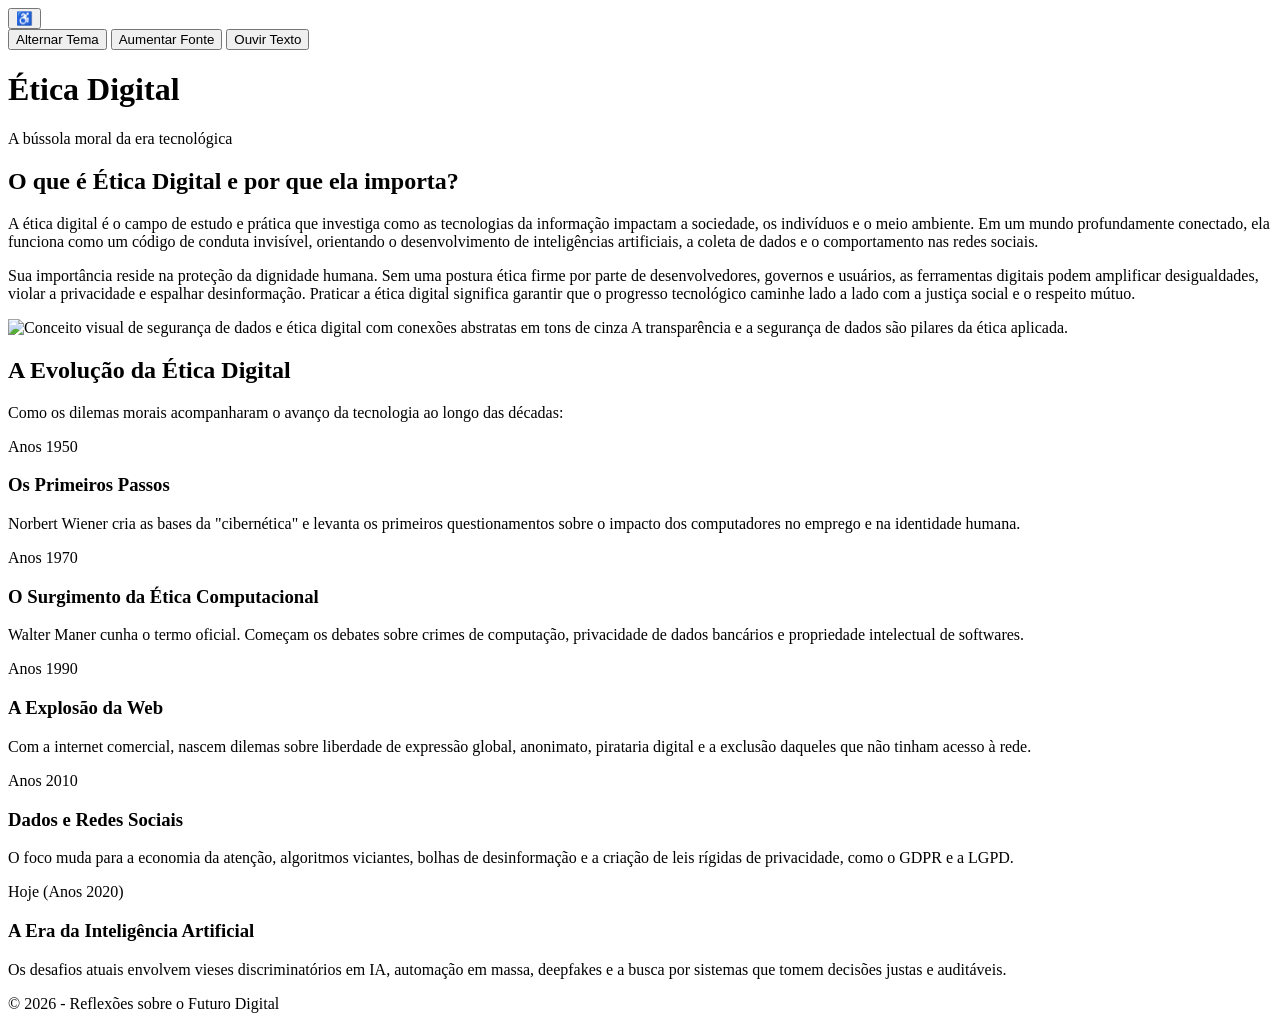
==== index.html @ 3e3ebc86 "Rename gemini-code-1782390734922.html to index.html" ====
<!DOCTYPE html>
<html lang="pt-BR">
<head>
    <meta charset="UTF-8">
    <meta name="viewport" content="width=device-width, initial-scale=1.0">
    <title>Ética Digital: Evolução e Impacto</title>
    <link rel="stylesheet" href="style.css">
</head>
<body>

    <div class="accessibility-container">
        <button id="acc-button" class="acc-btn" aria-label="Menu de Acessibilidade">♿</button>
        <div id="acc-menu" class="acc-menu hidden">
            <button id="btn-theme">Alternar Tema</button>
            <button id="btn-font">Aumentar Fonte</button>
            <button id="btn-speak">Ouvir Texto</button>
        </div>
    </div>

    <header>
        <h1>Ética Digital</h1>
        <p class="subtitle">A bússola moral da era tecnológica</p>
    </header>

    <main id="main-content">
        <section class="card intro-section">
            <h2>O que é Ética Digital e por que ela importa?</h2>
            <p>A ética digital é o campo de estudo e prática que investiga como as tecnologias da informação impactam a sociedade, os indivíduos e o meio ambiente. Em um mundo profundamente conectado, ela funciona como um código de conduta invisível, orientando o desenvolvimento de inteligências artificiais, a coleta de dados e o comportamento nas redes sociais.</p>
            
            <p>Sua importância reside na proteção da dignidade humana. Sem uma postura ética firme por parte de desenvolvedores, governos e usuários, as ferramentas digitais podem amplificar desigualdades, violar a privacidade e espalhar desinformação. Praticar a ética digital significa garantir que o progresso tecnológico caminhe lado a lado com a justiça social e o respeito mútuo.</p>
            
            <div class="image-container">
                <img src="https://images.unsplash.com/photo-1550751827-4bd374c3f58b?auto=format&fit=crop&w=800&q=80" alt="Conceito visual de segurança de dados e ética digital com conexões abstratas em tons de cinza" class="responsive-img">
                <span class="image-caption">A transparência e a segurança de dados são pilares da ética aplicada.</span>
            </div>
        </section>

        <section class="card timeline-section">
            <h2>A Evolução da Ética Digital</h2>
            <p class="section-desc">Como os dilemas morais acompanharam o avanço da tecnologia ao longo das décadas:</p>
            
            <div class="timeline">
                <div class="timeline-item">
                    <div class="timeline-dot"></div>
                    <div class="timeline-date">Anos 1950</div>
                    <div class="timeline-content">
                        <h3>Os Primeiros Passos</h3>
                        <p>Norbert Wiener cria as bases da "cibernética" e levanta os primeiros questionamentos sobre o impacto dos computadores no emprego e na identidade humana.</p>
                    </div>
                </div>

                <div class="timeline-item">
                    <div class="timeline-dot"></div>
                    <div class="timeline-date">Anos 1970</div>
                    <div class="timeline-content">
                        <h3>O Surgimento da Ética Computacional</h3>
                        <p>Walter Maner cunha o termo oficial. Começam os debates sobre crimes de computação, privacidade de dados bancários e propriedade intelectual de softwares.</p>
                    </div>
                </div>

                <div class="timeline-item">
                    <div class="timeline-dot"></div>
                    <div class="timeline-date">Anos 1990</div>
                    <div class="timeline-content">
                        <h3>A Explosão da Web</h3>
                        <p>Com a internet comercial, nascem dilemas sobre liberdade de expressão global, anonimato, pirataria digital e a exclusão daqueles que não tinham acesso à rede.</p>
                    </div>
                </div>

                <div class="timeline-item">
                    <div class="timeline-dot"></div>
                    <div class="timeline-date">Anos 2010</div>
                    <div class="timeline-content">
                        <h3>Dados e Redes Sociais</h3>
                        <p>O foco muda para a economia da atenção, algoritmos viciantes, bolhas de desinformação e a criação de leis rígidas de privacidade, como o GDPR e a LGPD.</p>
                    </div>
                </div>

                <div class="timeline-item">
                    <div class="timeline-dot"></div>
                    <div class="timeline-date">Hoje (Anos 2020)</div>
                    <div class="timeline-content">
                        <h3>A Era da Inteligência Artificial</h3>
                        <p>Os desafios atuais envolvem vieses discriminatórios em IA, automação em massa, deepfakes e a busca por sistemas que tomem decisões justas e auditáveis.</p>
                    </div>
                </div>
            </div>
        </section>
    </main>

    <footer>
        <p>&copy; 2026 - Reflexões sobre o Futuro Digital</p>
    </footer>

    <script src="script.js"></script>
</body>
</html>
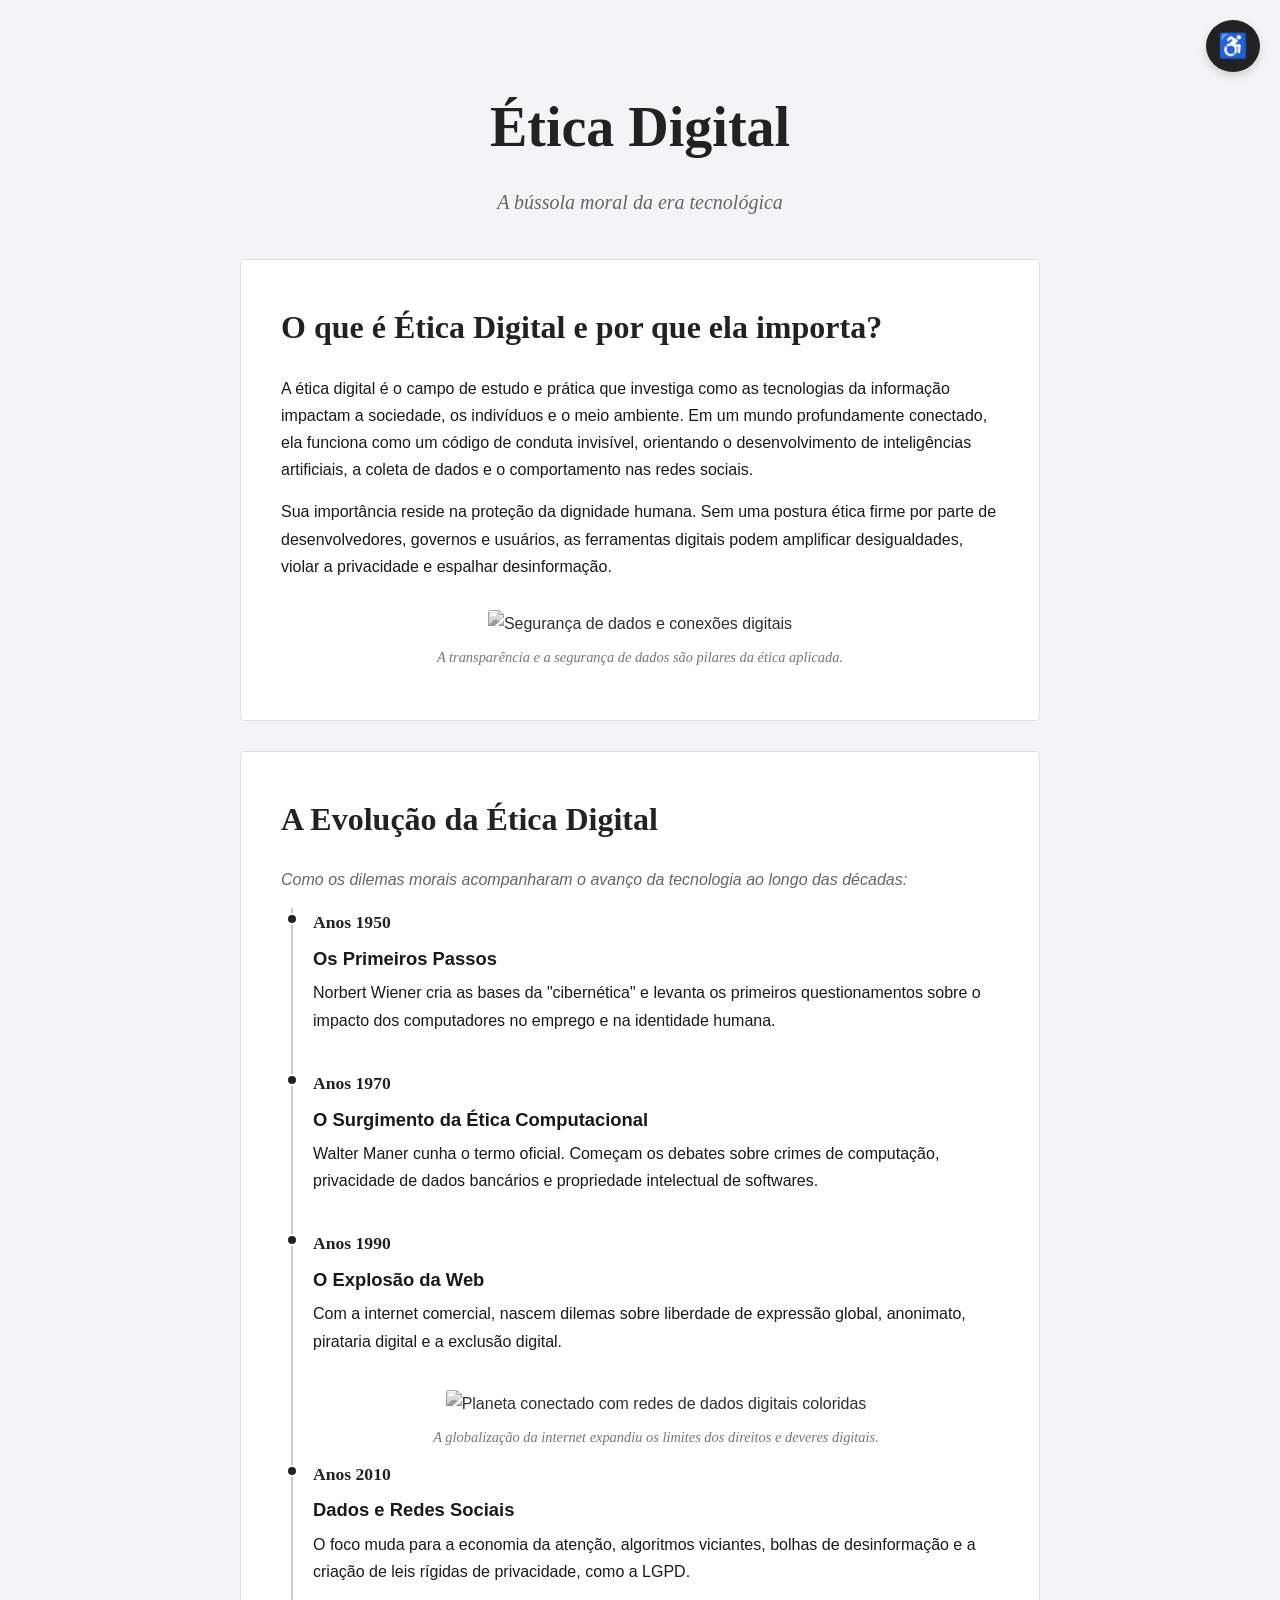
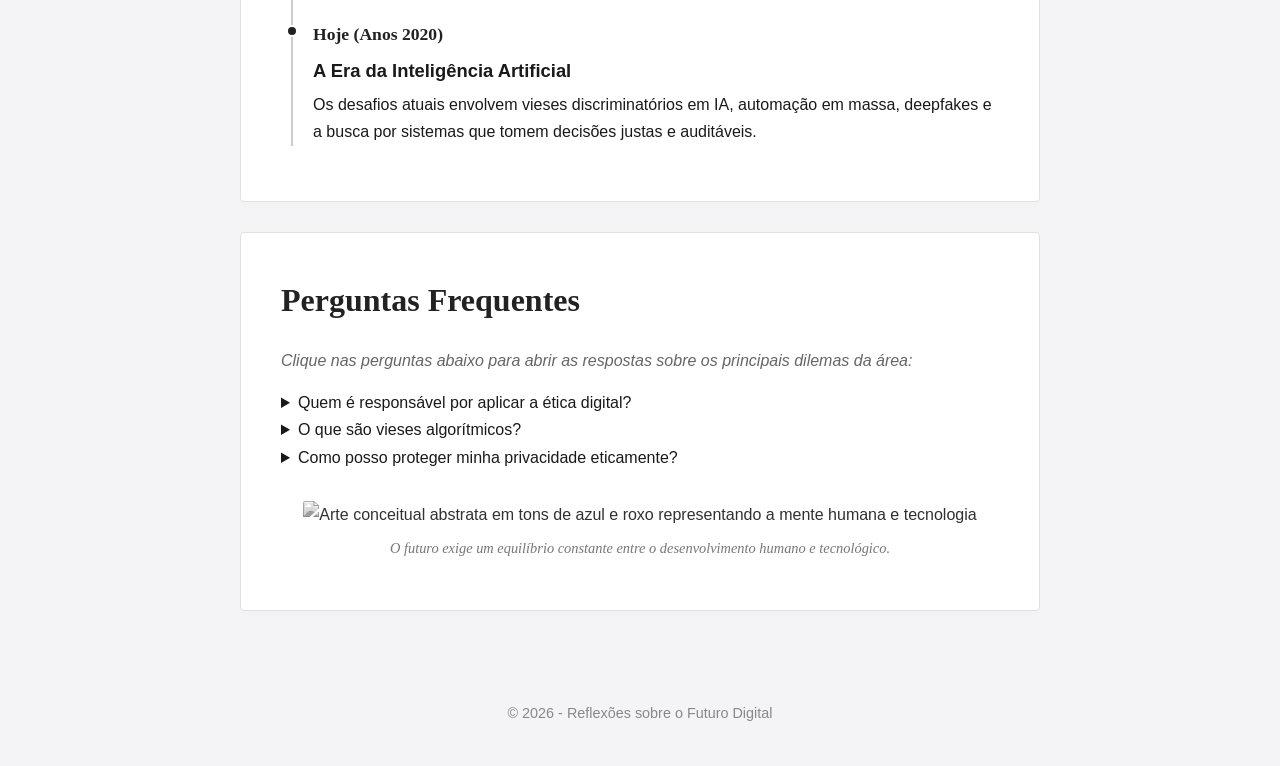
==== commit a088e845: "Update index.html" ====
--- a/index.html
+++ b/index.html
@@ -27,10 +27,10 @@
             <h2>O que é Ética Digital e por que ela importa?</h2>
             <p>A ética digital é o campo de estudo e prática que investiga como as tecnologias da informação impactam a sociedade, os indivíduos e o meio ambiente. Em um mundo profundamente conectado, ela funciona como um código de conduta invisível, orientando o desenvolvimento de inteligências artificiais, a coleta de dados e o comportamento nas redes sociais.</p>
             
-            <p>Sua importância reside na proteção da dignidade humana. Sem uma postura ética firme por parte de desenvolvedores, governos e usuários, as ferramentas digitais podem amplificar desigualdades, violar a privacidade e espalhar desinformação. Praticar a ética digital significa garantir que o progresso tecnológico caminhe lado a lado com a justiça social e o respeito mútuo.</p>
+            <p>Sua importância reside na proteção da dignidade humana. Sem uma postura ética firme por parte de desenvolvedores, governos e usuários, as ferramentas digitais podem amplificar desigualdades, violar a privacidade e espalhar desinformação.</p>
             
             <div class="image-container">
-                <img src="https://images.unsplash.com/photo-1550751827-4bd374c3f58b?auto=format&fit=crop&w=800&q=80" alt="Conceito visual de segurança de dados e ética digital com conexões abstratas em tons de cinza" class="responsive-img">
+                <img src="https://images.unsplash.com/photo-1550751827-4bd374c3f58b?auto=format&fit=crop&w=800&q=80" alt="Segurança de dados e conexões digitais" class="responsive-img">
                 <span class="image-caption">A transparência e a segurança de dados são pilares da ética aplicada.</span>
             </div>
         </section>
@@ -62,9 +62,14 @@
                     <div class="timeline-dot"></div>
                     <div class="timeline-date">Anos 1990</div>
                     <div class="timeline-content">
-                        <h3>A Explosão da Web</h3>
-                        <p>Com a internet comercial, nascem dilemas sobre liberdade de expressão global, anonimato, pirataria digital e a exclusão daqueles que não tinham acesso à rede.</p>
+                        <h3>O Explosão da Web</h3>
+                        <p>Com a internet comercial, nascem dilemas sobre liberdade de expressão global, anonimato, pirataria digital e a exclusão digital.</p>
                     </div>
+                </div>
+
+                <div class="image-container">
+                    <img src="https://images.unsplash.com/photo-1451187580459-43490279c0fa?auto=format&fit=crop&w=800&q=80" alt="Planeta conectado com redes de dados digitais coloridas" class="responsive-img">
+                    <span class="image-caption">A globalização da internet expandiu os limites dos direitos e deveres digitais.</span>
                 </div>
 
                 <div class="timeline-item">
@@ -72,7 +77,7 @@
                     <div class="timeline-date">Anos 2010</div>
                     <div class="timeline-content">
                         <h3>Dados e Redes Sociais</h3>
-                        <p>O foco muda para a economia da atenção, algoritmos viciantes, bolhas de desinformação e a criação de leis rígidas de privacidade, como o GDPR e a LGPD.</p>
+                        <p>O foco muda para a economia da atenção, algoritmos viciantes, bolhas de desinformação e a criação de leis rígidas de privacidade, como a LGPD.</p>
                     </div>
                 </div>
 
@@ -86,6 +91,39 @@
                 </div>
             </div>
         </section>
+
+        <section class="card faq-section">
+            <h2>Perguntas Frequentes</h2>
+            <p class="section-desc">Clique nas perguntas abaixo para abrir as respostas sobre os principais dilemas da área:</p>
+            
+            <div class="faq-container">
+                <details class="faq-box">
+                    <summary>Quem é responsável por aplicar a ética digital?</summary>
+                    <div class="faq-answer">
+                        <p>A responsabilidade é compartilhada. **Empresas de tecnologia** devem criar algoritmos justos; **governos** devem regulamentar e proteger os cidadãos com leis; e os **usuários** devem praticar a cidadania digital, evitando o cyberbullying e as fake news.</p>
+                    </div>
+                </details>
+
+                <details class="faq-box">
+                    <summary>O que são vieses algorítmicos?</summary>
+                    <div class="faq-answer">
+                        <p>Ocorre quando um sistema de Inteligência Artificial toma decisões preconceituosas ou injustas. Isso acontece porque a IA aprende usando dados históricos humanos que já continham preconceitos raciais, de gênero ou sociais.</p>
+                    </div>
+                </details>
+
+                <details class="faq-box">
+                    <summary>Como posso proteger minha privacidade eticamente?</summary>
+                    <div class="faq-answer">
+                        <p>Utilizando senhas fortes, gerenciando as permissões de cookies nos sites, lendo os termos de uso antes de aceitá-los e não compartilhando dados de terceiros sem autorização explícita.</p>
+                    </div>
+                </details>
+            </div>
+
+            <div class="image-container">
+                <img src="https://images.unsplash.com/photo-1618005182384-a83a8bd57fbe?auto=format&fit=crop&w=800&q=80" alt="Arte conceitual abstrata em tons de azul e roxo representando a mente humana e tecnologia" class="responsive-img">
+                <span class="image-caption">O futuro exige um equilíbrio constante entre o desenvolvimento humano e tecnológico.</span>
+            </div>
+        </section>
     </main>
 
     <footer>
--- a/style.css
+++ b/style.css
@@ -0,0 +1,253 @@
+/* Configurações Globais e Variáveis de Cores */
+:root {
+    --bg-color: #f4f4f6; /* Cinza bem claro */
+    --card-bg: #ffffff;
+    --text-color: #1a1a1a; /* Quase preto */
+    --accent-color: #222222; /* Cinza escuro/preto para destaques */
+    --border-color: #e0e0e0;
+    --font-title: 'Playfair Display', 'Georgia', serif;
+    --font-body: 'Helvetica Neue', 'Arial', sans-serif;
+    --base-font-size: 16px;
+    --timeline-line: #cccccc;
+}
+
+/* Tema Escuro */
+[data-theme="dark"] {
+    --bg-color: #121212;
+    --card-bg: #1e1e1e;
+    --text-color: #e0e0e0;
+    --accent-color: #ffffff;
+    --border-color: #333333;
+    --timeline-line: #444444;
+}
+
+* {
+    margin: 0;
+    padding: 0;
+    box-sizing: border-box;
+    transition: background-color 0.3s, color 0.3s, font-size 0.2s, border-color 0.3s;
+}
+
+body {
+    background-color: var(--bg-color);
+    color: var(--text-color);
+    font-family: var(--font-body);
+    font-size: var(--base-font-size);
+    line-height: 1.7;
+    padding: 20px;
+    display: flex;
+    flex-direction: column;
+    align-items: center;
+}
+
+/* Menu de Acessibilidade Fixado */
+.accessibility-container {
+    position: fixed;
+    top: 20px;
+    right: 20px;
+    z-index: 1000;
+}
+
+.acc-btn {
+    background-color: var(--accent-color);
+    color: var(--bg-color);
+    border: none;
+    font-size: 24px;
+    padding: 12px;
+    border-radius: 50%;
+    cursor: pointer;
+    box-shadow: 0 4px 10px rgba(0,0,0,0.15);
+}
+
+.acc-menu {
+    position: absolute;
+    top: 60px;
+    right: 0;
+    background-color: var(--card-bg);
+    border: 1px solid var(--border-color);
+    border-radius: 6px;
+    padding: 10px;
+    box-shadow: 0 4px 15px rgba(0,0,0,0.2);
+    display: flex;
+    flex-direction: column;
+    gap: 8px;
+    width: 170px;
+}
+
+.acc-menu button {
+    background-color: transparent;
+    color: var(--text-color);
+    border: 1px solid var(--border-color);
+    padding: 10px;
+    border-radius: 4px;
+    cursor: pointer;
+    font-family: var(--font-body);
+    font-size: 14px;
+    text-align: left;
+}
+
+.acc-menu button:hover {
+    background-color: var(--accent-color);
+    color: var(--bg-color);
+}
+
+.hidden {
+    display: none;
+}
+
+/* Cabeçalho */
+header {
+    text-align: center;
+    margin: 60px 0 40px 0;
+    max-width: 800px;
+}
+
+header h1 {
+    font-family: var(--font-title);
+    font-size: 3.5rem;
+    font-weight: 700;
+    color: var(--accent-color);
+    margin-bottom: 10px;
+}
+
+header .subtitle {
+    font-family: var(--font-title);
+    font-style: italic;
+    font-size: 1.25rem;
+    color: #666;
+}
+
+[data-theme="dark"] header .subtitle {
+    color: #aaa;
+}
+
+/* Conteúdo Principal (Cards Elegantes) */
+main {
+    max-width: 800px;
+    width: 100%;
+}
+
+.card {
+    background-color: var(--card-bg);
+    border: 1px solid var(--border-color);
+    padding: 40px;
+    margin-bottom: 30px;
+    border-radius: 4px; /* Cantos retos trazem visual sóbrio e moderno */
+    box-shadow: 0 4px 6px rgba(0,0,0,0.01);
+}
+
+.card h2 {
+    font-family: var(--font-title);
+    font-size: 2rem;
+    margin-bottom: 20px;
+    color: var(--accent-color);
+}
+
+.card p {
+    margin-bottom: 15px;
+}
+
+/* Imagens */
+.image-container {
+    margin: 30px 0 10px 0;
+    text-align: center;
+}
+
+.responsive-img {
+    max-width: 100%;
+    height: auto;
+    border-radius: 2px;
+    filter: grayscale(100%); /* Mantém a paleta purista de cinzas */
+    opacity: 0.9;
+}
+
+.image-caption {
+    display: block;
+    font-family: var(--font-title);
+    font-style: italic;
+    font-size: 0.9rem;
+    color: #777;
+    margin-top: 8px;
+}
+
+/* Seção do Título da Linha do Tempo */
+.section-desc {
+    font-style: italic;
+    color: #666;
+    margin-bottom: 30px;
+}
+[data-theme="dark"] .section-desc {
+    color: #aaa;
+}
+
+/* Estrutura da Linha do Tempo */
+.timeline {
+    position: relative;
+    border-left: 2px solid var(--timeline-line);
+    padding-left: 20px;
+    margin-left: 10px;
+}
+
+.timeline-item {
+    position: relative;
+    margin-bottom: 35px;
+}
+
+.timeline-item:last-child {
+    margin-bottom: 0;
+}
+
+.timeline-dot {
+    position: absolute;
+    left: -27px;
+    top: 5px;
+    width: 12px;
+    height: 12px;
+    border-radius: 50%;
+    background-color: var(--accent-color);
+    border: 2px solid var(--card-bg);
+}
+
+.timeline-date {
+    font-family: var(--font-title);
+    font-weight: bold;
+    font-size: 1.1rem;
+    color: var(--accent-color);
+    margin-bottom: 5px;
+}
+
+.timeline-content h3 {
+    font-family: var(--font-body);
+    font-size: 1.15rem;
+    font-weight: 600;
+    margin-bottom: 5px;
+}
+
+/* Rodapé */
+footer {
+    text-align: center;
+    margin-top: 40px;
+    padding: 20px;
+    font-size: 0.9rem;
+    color: #888;
+}
+
+/* Responsividade Avançada (Celulares e Tablets) */
+@media (max-width: 768px) {
+    header h1 {
+        font-size: 2.5rem;
+    }
+    
+    .card {
+        padding: 25px 20px;
+    }
+
+    .card h2 {
+        font-size: 1.6rem;
+    }
+
+    .accessibility-container {
+        top: 10px;
+        right: 10px;
+    }
+}
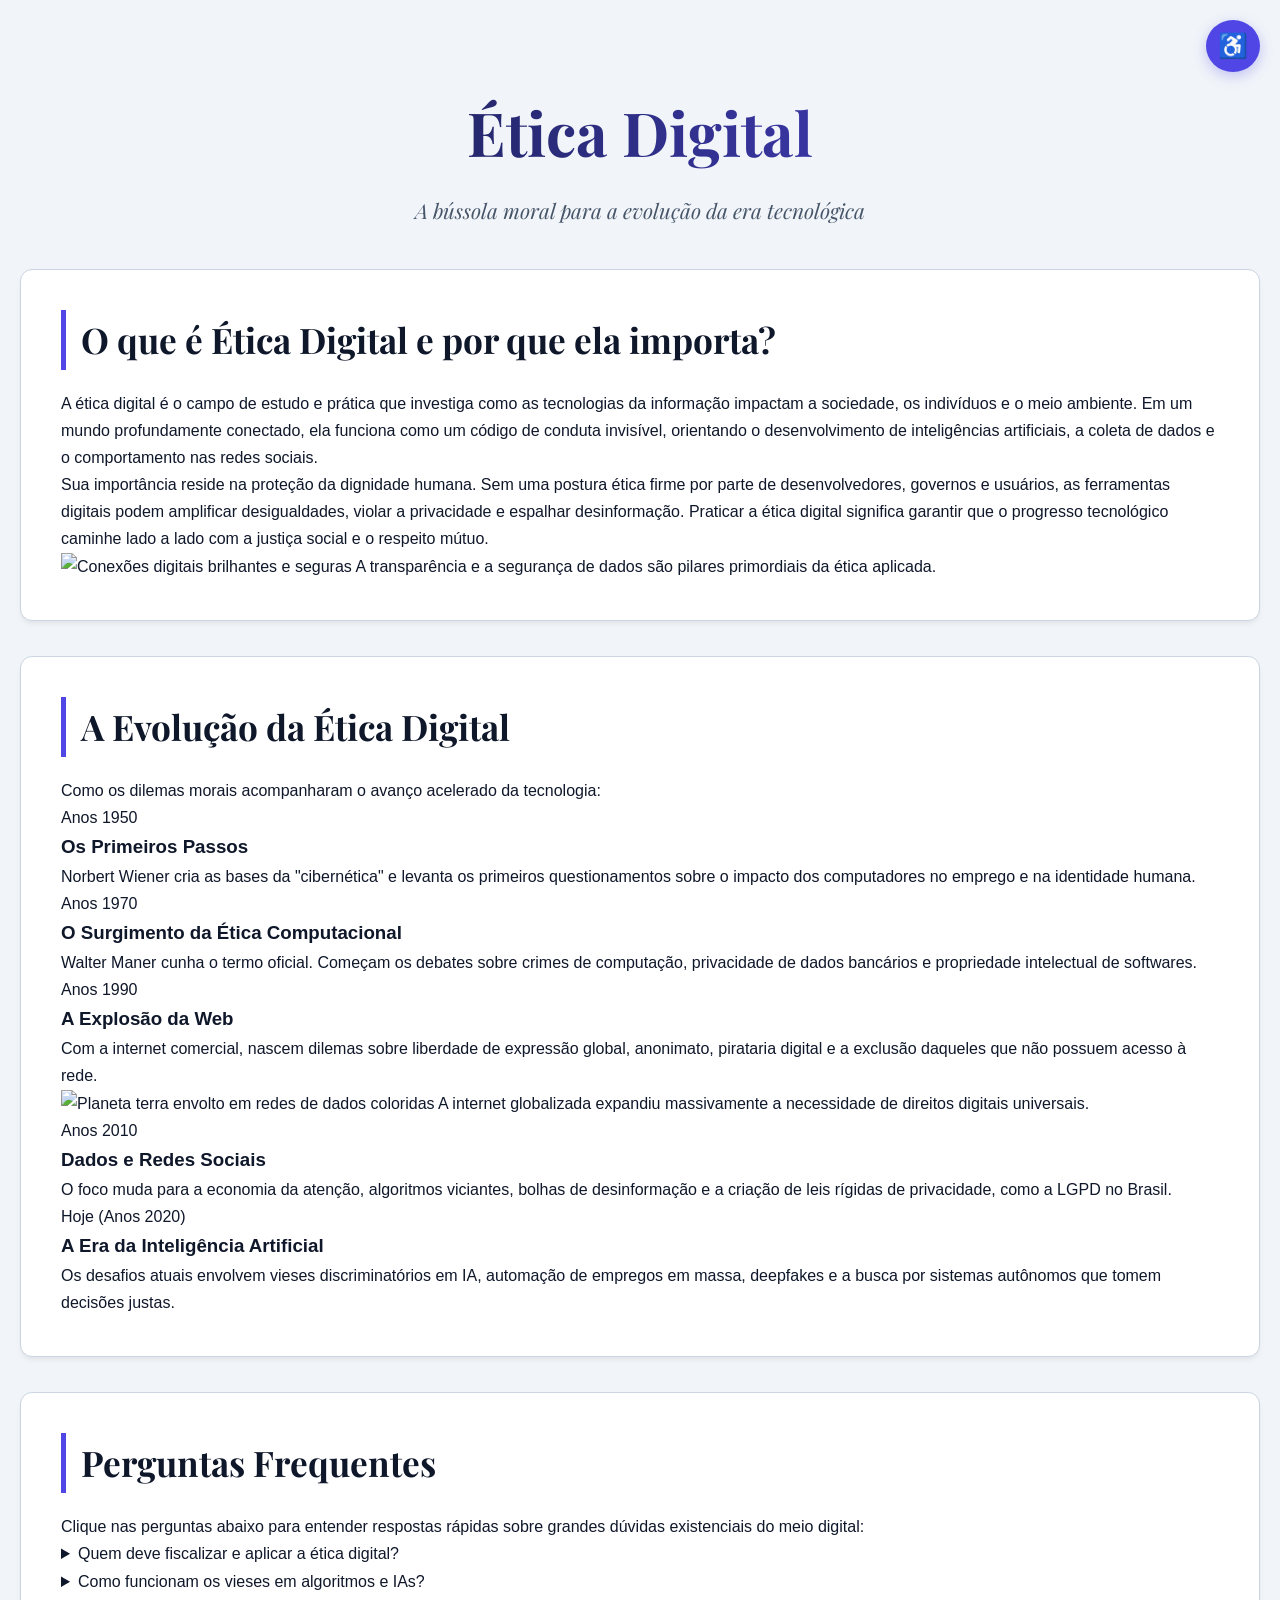
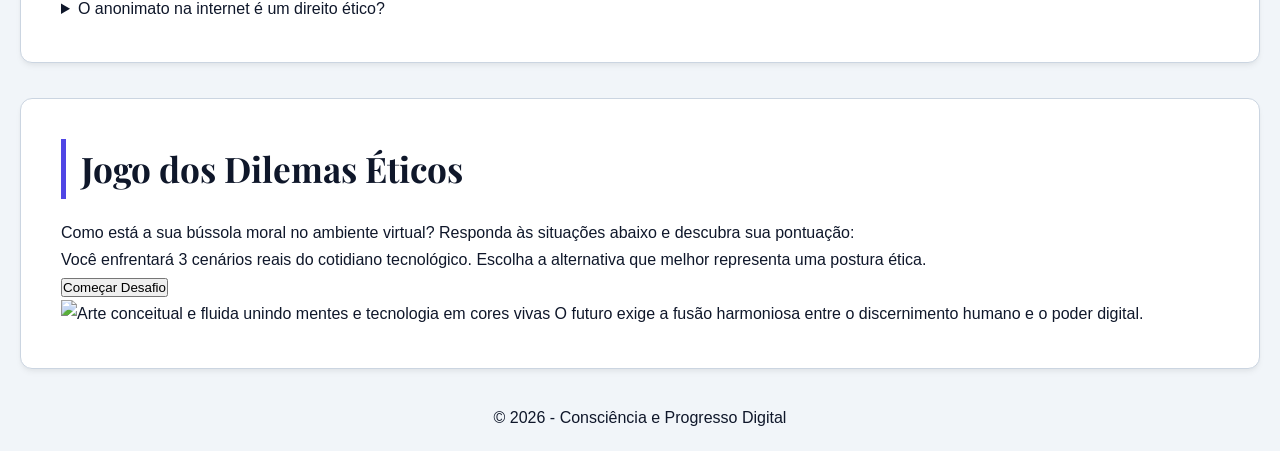
==== commit 3c6a770a: "Update index.html" ====
--- a/index.html
+++ b/index.html
@@ -3,7 +3,10 @@
 <head>
     <meta charset="UTF-8">
     <meta name="viewport" content="width=device-width, initial-scale=1.0">
-    <title>Ética Digital: Evolução e Impacto</title>
+    <title>Conectados com Responsabilidade: Ética Digital</title>
+    <link rel="preconnect" href="https://fonts.googleapis.com">
+    <link rel="preconnect" href="https://fonts.gstatic.com" crossorigin>
+    <link href="https://fonts.googleapis.com/css2?family=Inter:wght@300;400;600&family=Playfair+Display:ital,wght@0,600;0,700;1,400&display=swap" rel="stylesheet">
     <link rel="stylesheet" href="style.css">
 </head>
 <body>
@@ -19,7 +22,7 @@
 
     <header>
         <h1>Ética Digital</h1>
-        <p class="subtitle">A bússola moral da era tecnológica</p>
+        <p class="subtitle">A bússola moral para a evolução da era tecnológica</p>
     </header>
 
     <main id="main-content">
@@ -27,17 +30,17 @@
             <h2>O que é Ética Digital e por que ela importa?</h2>
             <p>A ética digital é o campo de estudo e prática que investiga como as tecnologias da informação impactam a sociedade, os indivíduos e o meio ambiente. Em um mundo profundamente conectado, ela funciona como um código de conduta invisível, orientando o desenvolvimento de inteligências artificiais, a coleta de dados e o comportamento nas redes sociais.</p>
             
-            <p>Sua importância reside na proteção da dignidade humana. Sem uma postura ética firme por parte de desenvolvedores, governos e usuários, as ferramentas digitais podem amplificar desigualdades, violar a privacidade e espalhar desinformação.</p>
+            <p>Sua importância reside na proteção da dignidade humana. Sem uma postura ética firme por parte de desenvolvedores, governos e usuários, as ferramentas digitais podem amplificar desigualdades, violar a privacidade e espalhar desinformação. Praticar a ética digital significa garantir que o progresso tecnológico caminhe lado a lado com a justiça social e o respeito mútuo.</p>
             
             <div class="image-container">
-                <img src="https://images.unsplash.com/photo-1550751827-4bd374c3f58b?auto=format&fit=crop&w=800&q=80" alt="Segurança de dados e conexões digitais" class="responsive-img">
-                <span class="image-caption">A transparência e a segurança de dados são pilares da ética aplicada.</span>
+                <img src="https://images.unsplash.com/photo-1550751827-4bd374c3f58b?auto=format&fit=crop&w=1200&q=80" alt="Conexões digitais brilhantes e seguras" class="responsive-img">
+                <span class="image-caption">A transparência e a segurança de dados são pilares primordiais da ética aplicada.</span>
             </div>
         </section>
 
         <section class="card timeline-section">
             <h2>A Evolução da Ética Digital</h2>
-            <p class="section-desc">Como os dilemas morais acompanharam o avanço da tecnologia ao longo das décadas:</p>
+            <p class="section-desc">Como os dilemas morais acompanharam o avanço acelerado da tecnologia:</p>
             
             <div class="timeline">
                 <div class="timeline-item">
@@ -62,14 +65,14 @@
                     <div class="timeline-dot"></div>
                     <div class="timeline-date">Anos 1990</div>
                     <div class="timeline-content">
-                        <h3>O Explosão da Web</h3>
-                        <p>Com a internet comercial, nascem dilemas sobre liberdade de expressão global, anonimato, pirataria digital e a exclusão digital.</p>
+                        <h3>A Explosão da Web</h3>
+                        <p>Com a internet comercial, nascem dilemas sobre liberdade de expressão global, anonimato, pirataria digital e a exclusão daqueles que não possuem acesso à rede.</p>
                     </div>
                 </div>
 
                 <div class="image-container">
-                    <img src="https://images.unsplash.com/photo-1451187580459-43490279c0fa?auto=format&fit=crop&w=800&q=80" alt="Planeta conectado com redes de dados digitais coloridas" class="responsive-img">
-                    <span class="image-caption">A globalização da internet expandiu os limites dos direitos e deveres digitais.</span>
+                    <img src="https://images.unsplash.com/photo-1451187580459-43490279c0fa?auto=format&fit=crop&w=1200&q=80" alt="Planeta terra envolto em redes de dados coloridas" class="responsive-img">
+                    <span class="image-caption">A internet globalizada expandiu massivamente a necessidade de direitos digitais universais.</span>
                 </div>
 
                 <div class="timeline-item">
@@ -77,7 +80,7 @@
                     <div class="timeline-date">Anos 2010</div>
                     <div class="timeline-content">
                         <h3>Dados e Redes Sociais</h3>
-                        <p>O foco muda para a economia da atenção, algoritmos viciantes, bolhas de desinformação e a criação de leis rígidas de privacidade, como a LGPD.</p>
+                        <p>O foco muda para a economia da atenção, algoritmos viciantes, bolhas de desinformação e a criação de leis rígidas de privacidade, como a LGPD no Brasil.</p>
                     </div>
                 </div>
 
@@ -86,7 +89,7 @@
                     <div class="timeline-date">Hoje (Anos 2020)</div>
                     <div class="timeline-content">
                         <h3>A Era da Inteligência Artificial</h3>
-                        <p>Os desafios atuais envolvem vieses discriminatórios em IA, automação em massa, deepfakes e a busca por sistemas que tomem decisões justas e auditáveis.</p>
+                        <p>Os desafios atuais envolvem vieses discriminatórios em IA, automação de empregos em massa, deepfakes e a busca por sistemas autônomos que tomem decisões justas.</p>
                     </div>
                 </div>
             </div>
@@ -94,40 +97,65 @@
 
         <section class="card faq-section">
             <h2>Perguntas Frequentes</h2>
-            <p class="section-desc">Clique nas perguntas abaixo para abrir as respostas sobre os principais dilemas da área:</p>
+            <p class="section-desc">Clique nas perguntas abaixo para entender respostas rápidas sobre grandes dúvidas existenciais do meio digital:</p>
             
             <div class="faq-container">
                 <details class="faq-box">
-                    <summary>Quem é responsável por aplicar a ética digital?</summary>
+                    <summary>Quem deve fiscalizar e aplicar a ética digital?</summary>
                     <div class="faq-answer">
-                        <p>A responsabilidade é compartilhada. **Empresas de tecnologia** devem criar algoritmos justos; **governos** devem regulamentar e proteger os cidadãos com leis; e os **usuários** devem praticar a cidadania digital, evitando o cyberbullying e as fake news.</p>
+                        <p>A responsabilidade é dividida de forma **tripartite**: as **empresas de tecnologia** devem criar códigos limpos; os **governos** devem criar leis de proteção atualizadas; e nós, como **usuários**, devemos exercer a cidadania digital combatendo ódio e desinformação.</p>
                     </div>
                 </details>
 
                 <details class="faq-box">
-                    <summary>O que são vieses algorítmicos?</summary>
+                    <summary>Como funcionam os vieses em algoritmos e IAs?</summary>
                     <div class="faq-answer">
-                        <p>Ocorre quando um sistema de Inteligência Artificial toma decisões preconceituosas ou injustas. Isso acontece porque a IA aprende usando dados históricos humanos que já continham preconceitos raciais, de gênero ou sociais.</p>
+                        <p>Uma Inteligência Artificial aprende com dados históricos produzidos por humanos. Se esses dados passados contiverem preconceitos históricos (sociais, raciais ou de gênero), a IA irá reproduzir e automatizar esses mesmos preconceitos se não for devidamente auditada.</p>
                     </div>
                 </details>
 
                 <details class="faq-box">
-                    <summary>Como posso proteger minha privacidade eticamente?</summary>
+                    <summary>O anonimato na internet é um direito ético?</summary>
                     <div class="faq-answer">
-                        <p>Utilizando senhas fortes, gerenciando as permissões de cookies nos sites, lendo os termos de uso antes de aceitá-los e não compartilhando dados de terceiros sem autorização explícita.</p>
+                        <p>É uma faca de dois gumes. Ele é vital para proteger ativistas e denunciantes que vivem sob regimes autoritários, mas torna-se antiético quando utilizado como escudo para cometer crimes, difamações e ataques virtuais sem punição.</p>
                     </div>
                 </details>
             </div>
+        </section>
 
+        <section class="card game-section">
+            <h2>Jogo dos Dilemas Éticos</h2>
+            <p class="section-desc">Como está a sua bússola moral no ambiente virtual? Responda às situações abaixo e descubra sua pontuação:</p>
+            
+            <div id="game-container" class="game-box">
+                <div id="game-screen-start">
+                    <p>Você enfrentará 3 cenários reais do cotidiano tecnológico. Escolha a alternativa que melhor representa uma postura ética.</p>
+                    <button id="btn-start-game" class="game-btn">Começar Desafio</button>
+                </div>
+
+                <div id="game-screen-play" class="hidden">
+                    <div class="game-progress">Questão <span id="game-current-question">1</span> de 3</div>
+                    <h3 id="game-question-text">Texto da pergunta aqui...</h3>
+                    <div id="game-options" class="options-container">
+                        </div>
+                </div>
+
+                <div id="game-screen-result" class="hidden">
+                    <h3>Resultado do seu Teste</h3>
+                    <p id="game-result-text">Você fez X pontos!</p>
+                    <button id="btn-restart-game" class="game-btn">Jogar Novamente</button>
+                </div>
+            </div>
+            
             <div class="image-container">
-                <img src="https://images.unsplash.com/photo-1618005182384-a83a8bd57fbe?auto=format&fit=crop&w=800&q=80" alt="Arte conceitual abstrata em tons de azul e roxo representando a mente humana e tecnologia" class="responsive-img">
-                <span class="image-caption">O futuro exige um equilíbrio constante entre o desenvolvimento humano e tecnológico.</span>
+                <img src="https://images.unsplash.com/photo-1618005182384-a83a8bd57fbe?auto=format&fit=crop&w=1200&q=80" alt="Arte conceitual e fluida unindo mentes e tecnologia em cores vivas" class="responsive-img">
+                <span class="image-caption">O futuro exige a fusão harmoniosa entre o discernimento humano e o poder digital.</span>
             </div>
         </section>
     </main>
 
     <footer>
-        <p>&copy; 2026 - Reflexões sobre o Futuro Digital</p>
+        <p>&copy; 2026 - Consciência e Progresso Digital</p>
     </footer>
 
     <script src="script.js"></script>
--- a/style.css
+++ b/style.css
@@ -1,24 +1,26 @@
 /* Configurações Globais e Variáveis de Cores */
 :root {
-    --bg-color: #f4f4f6; /* Cinza bem claro */
-    --card-bg: #ffffff;
-    --text-color: #1a1a1a; /* Quase preto */
-    --accent-color: #222222; /* Cinza escuro/preto para destaques */
-    --border-color: #e0e0e0;
+    --bg-color: #f1f5f9; /* Cinza claro azulado suave */
+    --card-bg: #ffffff; /* Fundo dos cards branco e limpo */
+    --text-color: #0f172a; /* Preto ardósia profundo para alta legibilidade */
+    --accent-color: #4f46e5; /* Azul Índigo vibrante e elegante */
+    --secondary-color: #06b6d4; /* Azul Ciano para detalhes modernos */
+    --border-color: #cbd5e1; /* Cinza médio para bordas */
     --font-title: 'Playfair Display', 'Georgia', serif;
     --font-body: 'Helvetica Neue', 'Arial', sans-serif;
     --base-font-size: 16px;
-    --timeline-line: #cccccc;
+    --timeline-line: #6366f1;
 }
 
-/* Tema Escuro */
+/* Tema Escuro Adaptado */
 [data-theme="dark"] {
-    --bg-color: #121212;
-    --card-bg: #1e1e1e;
-    --text-color: #e0e0e0;
-    --accent-color: #ffffff;
-    --border-color: #333333;
-    --timeline-line: #444444;
+    --bg-color: #0f172a;
+    --card-bg: #1e293b;
+    --text-color: #f8fafc;
+    --accent-color: #818cf8; /* Índigo mais claro para contraste no escuro */
+    --secondary-color: #22d3ee;
+    --border-color: #334155;
+    --timeline-line: #818cf8;
 }
 
 * {
@@ -38,9 +40,10 @@
     display: flex;
     flex-direction: column;
     align-items: center;
+    width: 100%;
 }
 
-/* Menu de Acessibilidade Fixado */
+/* Menu de Acessibilidade (Canto Superior Direito) */
 .accessibility-container {
     position: fixed;
     top: 20px;
@@ -50,13 +53,13 @@
 
 .acc-btn {
     background-color: var(--accent-color);
-    color: var(--bg-color);
+    color: #ffffff;
     border: none;
     font-size: 24px;
     padding: 12px;
     border-radius: 50%;
     cursor: pointer;
-    box-shadow: 0 4px 10px rgba(0,0,0,0.15);
+    box-shadow: 0 4px 14px rgba(79, 70, 229, 0.3);
 }
 
 .acc-menu {
@@ -65,13 +68,13 @@
     right: 0;
     background-color: var(--card-bg);
     border: 1px solid var(--border-color);
-    border-radius: 6px;
-    padding: 10px;
-    box-shadow: 0 4px 15px rgba(0,0,0,0.2);
+    border-radius: 8px;
+    padding: 12px;
+    box-shadow: 0 10px 25px rgba(0,0,0,0.15);
     display: flex;
     flex-direction: column;
     gap: 8px;
-    width: 170px;
+    width: 180px;
 }
 
 .acc-menu button {
@@ -79,175 +82,75 @@
     color: var(--text-color);
     border: 1px solid var(--border-color);
     padding: 10px;
-    border-radius: 4px;
+    border-radius: 6px;
     cursor: pointer;
     font-family: var(--font-body);
     font-size: 14px;
+    font-weight: 500;
     text-align: left;
 }
 
 .acc-menu button:hover {
     background-color: var(--accent-color);
-    color: var(--bg-color);
+    color: #ffffff;
+    border-color: var(--accent-color);
 }
 
 .hidden {
     display: none;
 }
 
-/* Cabeçalho */
+/* Cabeçalho ocupando a largura total */
 header {
     text-align: center;
     margin: 60px 0 40px 0;
-    max-width: 800px;
+    width: 100%; 
 }
 
 header h1 {
     font-family: var(--font-title);
-    font-size: 3.5rem;
+    font-size: 3.8rem;
     font-weight: 700;
-    color: var(--accent-color);
+    color: var(--text-color);
+    background: linear-gradient(to right, var(--text-color), var(--accent-color));
+    -webkit-background-clip: text;
+    -webkit-text-fill-color: transparent;
     margin-bottom: 10px;
 }
 
 header .subtitle {
     font-family: var(--font-title);
     font-style: italic;
-    font-size: 1.25rem;
-    color: #666;
+    font-size: 1.3rem;
+    color: #475569;
 }
 
 [data-theme="dark"] header .subtitle {
-    color: #aaa;
+    color: #94a3b8;
 }
 
-/* Conteúdo Principal (Cards Elegantes) */
+/* Conteúdo Principal expandido para abranger a tela toda */
 main {
-    max-width: 800px;
-    width: 100%;
+    width: 100%; 
 }
 
 .card {
     background-color: var(--card-bg);
     border: 1px solid var(--border-color);
     padding: 40px;
-    margin-bottom: 30px;
-    border-radius: 4px; /* Cantos retos trazem visual sóbrio e moderno */
-    box-shadow: 0 4px 6px rgba(0,0,0,0.01);
+    margin-bottom: 35px;
+    border-radius: 12px; 
+    box-shadow: 0 4px 6px -1px rgba(0, 0, 0, 0.05), 0 2px 4px -1px rgba(0, 0, 0, 0.03);
+    width: 100%; /* Força o card a esticar de ponta a ponta */
 }
 
 .card h2 {
     font-family: var(--font-title);
-    font-size: 2rem;
+    font-size: 2.2rem;
     margin-bottom: 20px;
-    color: var(--accent-color);
+    color: var(--text-color);
+    border-left: 5px solid var(--accent-color);
+    padding-left: 15px;
 }
 
-.card p {
-    margin-bottom: 15px;
-}
-
-/* Imagens */
-.image-container {
-    margin: 30px 0 10px 0;
-    text-align: center;
-}
-
-.responsive-img {
-    max-width: 100%;
-    height: auto;
-    border-radius: 2px;
-    filter: grayscale(100%); /* Mantém a paleta purista de cinzas */
-    opacity: 0.9;
-}
-
-.image-caption {
-    display: block;
-    font-family: var(--font-title);
-    font-style: italic;
-    font-size: 0.9rem;
-    color: #777;
-    margin-top: 8px;
-}
-
-/* Seção do Título da Linha do Tempo */
-.section-desc {
-    font-style: italic;
-    color: #666;
-    margin-bottom: 30px;
-}
-[data-theme="dark"] .section-desc {
-    color: #aaa;
-}
-
-/* Estrutura da Linha do Tempo */
-.timeline {
-    position: relative;
-    border-left: 2px solid var(--timeline-line);
-    padding-left: 20px;
-    margin-left: 10px;
-}
-
-.timeline-item {
-    position: relative;
-    margin-bottom: 35px;
-}
-
-.timeline-item:last-child {
-    margin-bottom: 0;
-}
-
-.timeline-dot {
-    position: absolute;
-    left: -27px;
-    top: 5px;
-    width: 12px;
-    height: 12px;
-    border-radius: 50%;
-    background-color: var(--accent-color);
-    border: 2px solid var(--card-bg);
-}
-
-.timeline-date {
-    font-family: var(--font-title);
-    font-weight: bold;
-    font-size: 1.1rem;
-    color: var(--accent-color);
-    margin-bottom: 5px;
-}
-
-.timeline-content h3 {
-    font-family: var(--font-body);
-    font-size: 1.15rem;
-    font-weight: 600;
-    margin-bottom: 5px;
-}
-
-/* Rodapé */
-footer {
-    text-align: center;
-    margin-top: 40px;
-    padding: 20px;
-    font-size: 0.9rem;
-    color: #888;
-}
-
-/* Responsividade Avançada (Celulares e Tablets) */
-@media (max-width: 768px) {
-    header h1 {
-        font-size: 2.5rem;
-    }
-    
-    .card {
-        padding: 25px 20px;
-    }
-
-    .card h2 {
-        font-size: 1.6rem;
-    }
-
-    .accessibility-container {
-        top: 10px;
-        right: 10px;
-    }
-}
+.
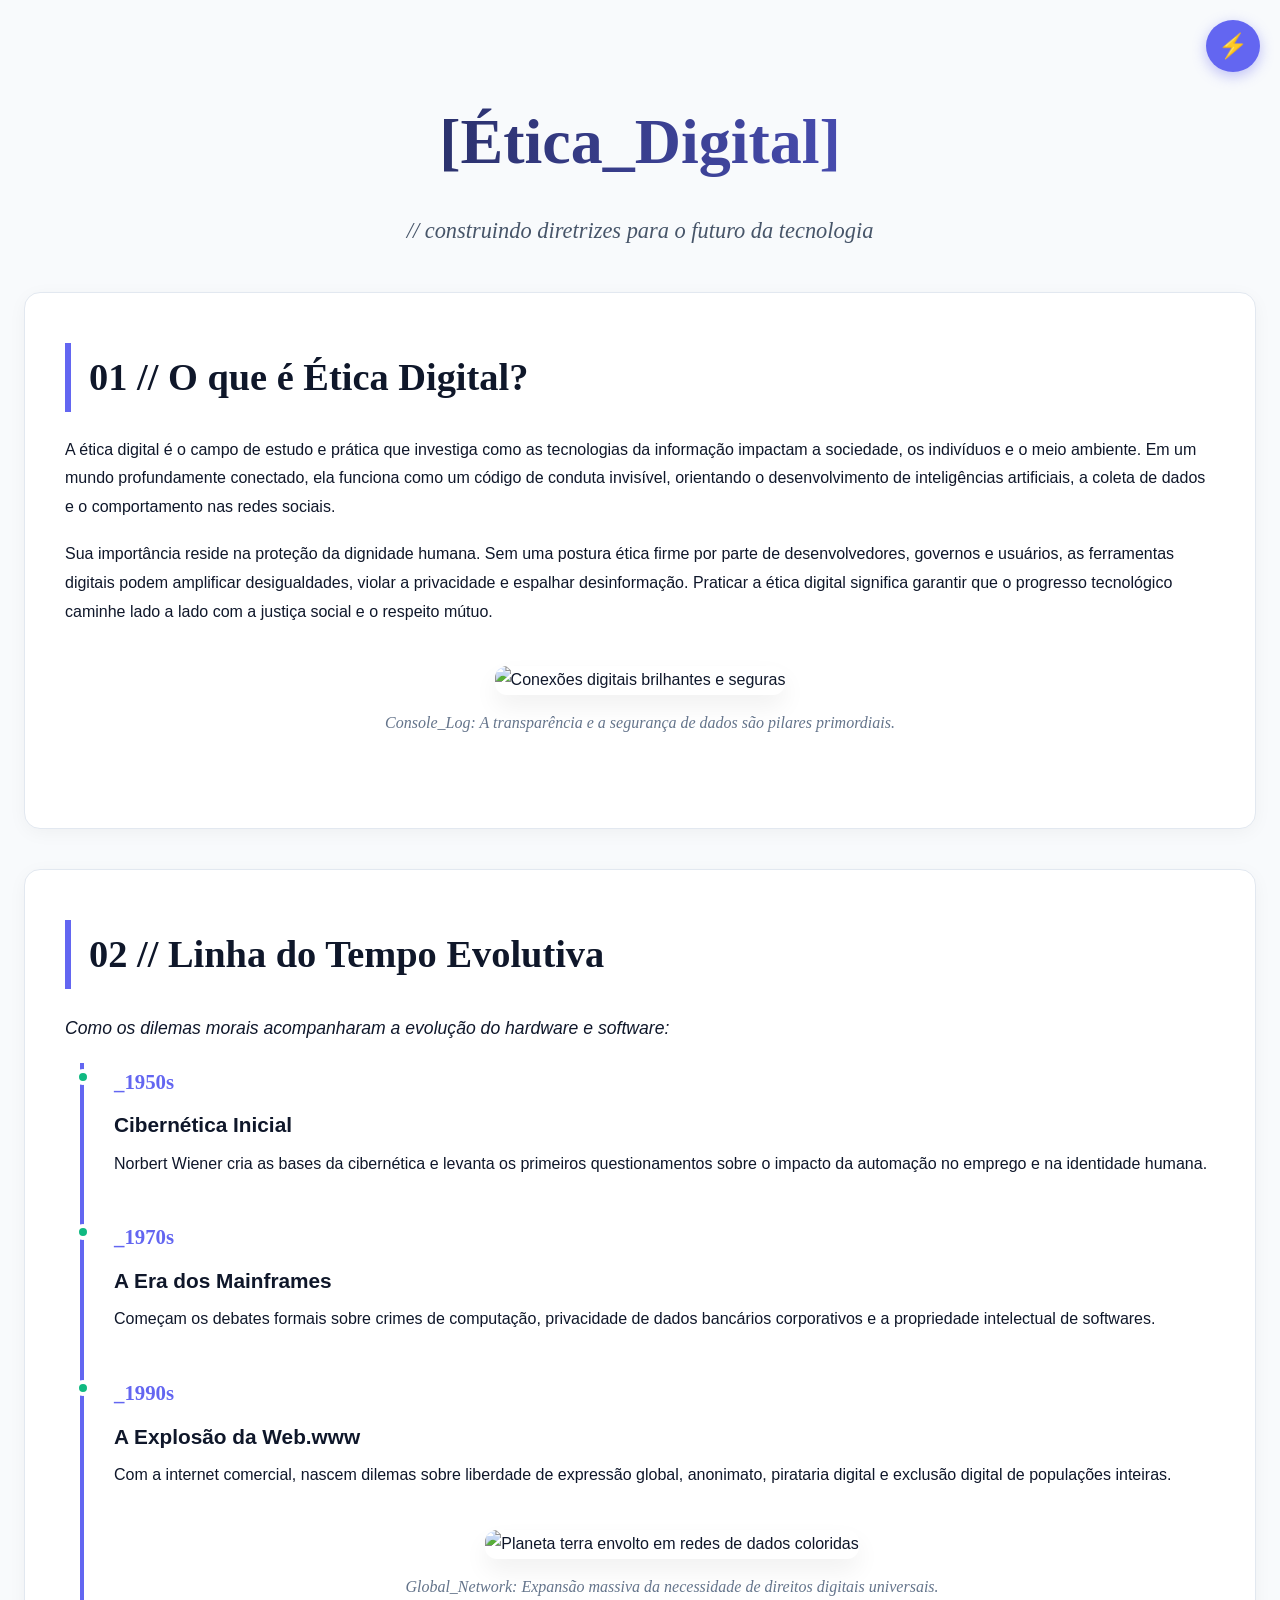
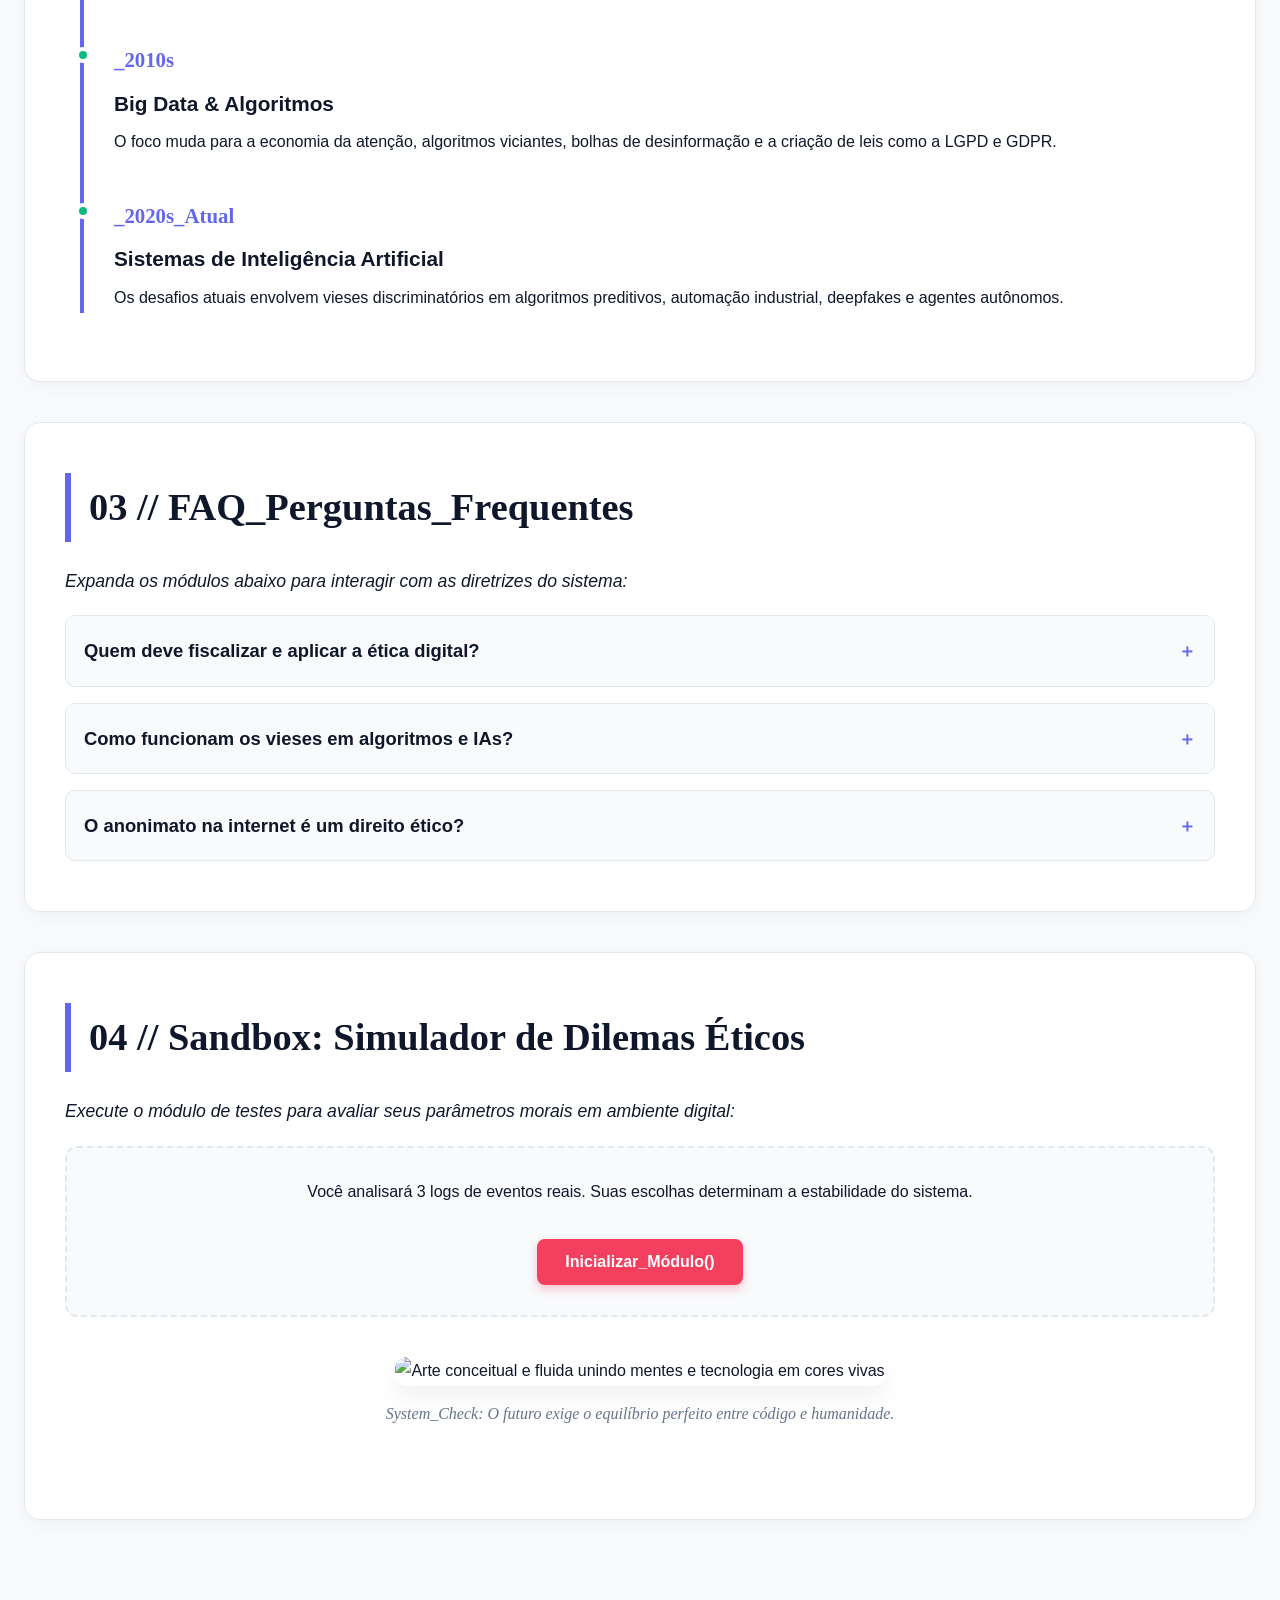
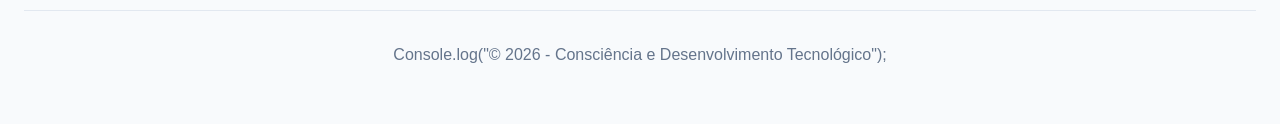
==== commit 3af716d6: "Update title and content in index.html" ====
--- a/index.html
+++ b/index.html
@@ -3,159 +3,165 @@
 <head>
     <meta charset="UTF-8">
     <meta name="viewport" content="width=device-width, initial-scale=1.0">
-    <title>Conectados com Responsabilidade: Ética Digital</title>
+    <title>Sistemas Codificados: Ética Digital</title>
     <link rel="preconnect" href="https://fonts.googleapis.com">
     <link rel="preconnect" href="https://fonts.gstatic.com" crossorigin>
-    <link href="https://fonts.googleapis.com/css2?family=Inter:wght@300;400;600&family=Playfair+Display:ital,wght@0,600;0,700;1,400&display=swap" rel="stylesheet">
+    <link href="https://fonts.googleapis.com/css2?family=Space+Grotesk:wght@500;700&family=JetBrains+Mono:wght@300;400;600&display=swap" rel="stylesheet">
     <link rel="stylesheet" href="style.css">
 </head>
 <body>
 
     <div class="accessibility-container">
-        <button id="acc-button" class="acc-btn" aria-label="Menu de Acessibilidade">♿</button>
+        <button id="acc-button" class="acc-btn" aria-label="Menu de Acessibilidade">⚡</button>
         <div id="acc-menu" class="acc-menu hidden">
-            <button id="btn-theme">Alternar Tema</button>
-            <button id="btn-font">Aumentar Fonte</button>
-            <button id="btn-speak">Ouvir Texto</button>
+            <button id="btn-theme">> Alternar_Tema</button>
+            <button id="btn-font">> Aumentar_Fonte</button>
+            <button id="btn-speak">> Ouvir_Texto</button>
         </div>
     </div>
 
     <header>
-        <h1>Ética Digital</h1>
-        <p class="subtitle">A bússola moral para a evolução da era tecnológica</p>
+        <h1>[Ética_Digital]</h1>
+        <p class="subtitle">// construindo diretrizes para o futuro da tecnologia</p>
     </header>
 
     <main id="main-content">
         <section class="card intro-section">
-            <h2>O que é Ética Digital e por que ela importa?</h2>
+            <h2>01 // O que é Ética Digital?</h2>
             <p>A ética digital é o campo de estudo e prática que investiga como as tecnologias da informação impactam a sociedade, os indivíduos e o meio ambiente. Em um mundo profundamente conectado, ela funciona como um código de conduta invisível, orientando o desenvolvimento de inteligências artificiais, a coleta de dados e o comportamento nas redes sociais.</p>
             
             <p>Sua importância reside na proteção da dignidade humana. Sem uma postura ética firme por parte de desenvolvedores, governos e usuários, as ferramentas digitais podem amplificar desigualdades, violar a privacidade e espalhar desinformação. Praticar a ética digital significa garantir que o progresso tecnológico caminhe lado a lado com a justiça social e o respeito mútuo.</p>
             
             <div class="image-container">
                 <img src="https://images.unsplash.com/photo-1550751827-4bd374c3f58b?auto=format&fit=crop&w=1200&q=80" alt="Conexões digitais brilhantes e seguras" class="responsive-img">
-                <span class="image-caption">A transparência e a segurança de dados são pilares primordiais da ética aplicada.</span>
+                <span class="image-caption">Console_Log: A transparência e a segurança de dados são pilares primordiais.</span>
             </div>
         </section>
 
         <section class="card timeline-section">
-            <h2>A Evolução da Ética Digital</h2>
-            <p class="section-desc">Como os dilemas morais acompanharam o avanço acelerado da tecnologia:</p>
+            <h2>02 // Linha do Tempo Evolutiva</h2>
+            <p class="section-desc">Como os dilemas morais acompanharam a evolução do hardware e software:</p>
             
             <div class="timeline">
                 <div class="timeline-item">
                     <div class="timeline-dot"></div>
-                    <div class="timeline-date">Anos 1950</div>
+                    <div class="timeline-date">_1950s</div>
                     <div class="timeline-content">
-                        <h3>Os Primeiros Passos</h3>
-                        <p>Norbert Wiener cria as bases da "cibernética" e levanta os primeiros questionamentos sobre o impacto dos computadores no emprego e na identidade humana.</p>
+                        <h3>Cibernética Inicial</h3>
+                        <p>Norbert Wiener cria as bases da cibernética e levanta os primeiros questionamentos sobre o impacto da automação no emprego e na identidade humana.</p>
                     </div>
                 </div>
 
                 <div class="timeline-item">
                     <div class="timeline-dot"></div>
-                    <div class="timeline-date">Anos 1970</div>
+                    <div class="timeline-date">_1970s</div>
                     <div class="timeline-content">
-                        <h3>O Surgimento da Ética Computacional</h3>
-                        <p>Walter Maner cunha o termo oficial. Começam os debates sobre crimes de computação, privacidade de dados bancários e propriedade intelectual de softwares.</p>
+                        <h3>A Era dos Mainframes</h3>
+                        <p>Começam os debates formais sobre crimes de computação, privacidade de dados bancários corporativos e a propriedade intelectual de softwares.</p>
                     </div>
                 </div>
 
                 <div class="timeline-item">
                     <div class="timeline-dot"></div>
-                    <div class="timeline-date">Anos 1990</div>
+                    <div class="timeline-date">_1990s</div>
                     <div class="timeline-content">
-                        <h3>A Explosão da Web</h3>
-                        <p>Com a internet comercial, nascem dilemas sobre liberdade de expressão global, anonimato, pirataria digital e a exclusão daqueles que não possuem acesso à rede.</p>
+                        <h3>A Explosão da Web.www</h3>
+                        <p>Com a internet comercial, nascem dilemas sobre liberdade de expressão global, anonimato, pirataria digital e exclusão digital de populações inteiras.</p>
                     </div>
                 </div>
 
                 <div class="image-container">
                     <img src="https://images.unsplash.com/photo-1451187580459-43490279c0fa?auto=format&fit=crop&w=1200&q=80" alt="Planeta terra envolto em redes de dados coloridas" class="responsive-img">
-                    <span class="image-caption">A internet globalizada expandiu massivamente a necessidade de direitos digitais universais.</span>
+                    <span class="image-caption">Global_Network: Expansão massiva da necessidade de direitos digitais universais.</span>
                 </div>
 
                 <div class="timeline-item">
                     <div class="timeline-dot"></div>
-                    <div class="timeline-date">Anos 2010</div>
+                    <div class="timeline-date">_2010s</div>
                     <div class="timeline-content">
-                        <h3>Dados e Redes Sociais</h3>
-                        <p>O foco muda para a economia da atenção, algoritmos viciantes, bolhas de desinformação e a criação de leis rígidas de privacidade, como a LGPD no Brasil.</p>
+                        <h3>Big Data & Algoritmos</h3>
+                        <p>O foco muda para a economia da atenção, algoritmos viciantes, bolhas de desinformação e a criação de leis como a LGPD e GDPR.</p>
                     </div>
                 </div>
 
                 <div class="timeline-item">
                     <div class="timeline-dot"></div>
-                    <div class="timeline-date">Hoje (Anos 2020)</div>
+                    <div class="timeline-date">_2020s_Atual</div>
                     <div class="timeline-content">
-                        <h3>A Era da Inteligência Artificial</h3>
-                        <p>Os desafios atuais envolvem vieses discriminatórios em IA, automação de empregos em massa, deepfakes e a busca por sistemas autônomos que tomem decisões justas.</p>
+                        <h3>Sistemas de Inteligência Artificial</h3>
+                        <p>Os desafios atuais envolvem vieses discriminatórios em algoritmos preditivos, automação industrial, deepfakes e agentes autônomos.</p>
                     </div>
                 </div>
             </div>
         </section>
 
         <section class="card faq-section">
-            <h2>Perguntas Frequentes</h2>
-            <p class="section-desc">Clique nas perguntas abaixo para entender respostas rápidas sobre grandes dúvidas existenciais do meio digital:</p>
+            <h2>03 // FAQ_Perguntas_Frequentes</h2>
+            <p class="section-desc">Expanda os módulos abaixo para interagir com as diretrizes do sistema:</p>
             
             <div class="faq-container">
                 <details class="faq-box">
                     <summary>Quem deve fiscalizar e aplicar a ética digital?</summary>
                     <div class="faq-answer">
-                        <p>A responsabilidade é dividida de forma **tripartite**: as **empresas de tecnologia** devem criar códigos limpos; os **governos** devem criar leis de proteção atualizadas; e nós, como **usuários**, devemos exercer a cidadania digital combatendo ódio e desinformação.</p>
+                        <p>A responsabilidade é dividida: as **empresas de tecnologia** devem criar códigos limpos; os **governos** devem legislar; e nós, **usuários**, devemos praticar a cidadania digital combatendo o ódio virtual.</p>
                     </div>
                 </details>
 
                 <details class="faq-box">
                     <summary>Como funcionam os vieses em algoritmos e IAs?</summary>
                     <div class="faq-answer">
-                        <p>Uma Inteligência Artificial aprende com dados históricos produzidos por humanos. Se esses dados passados contiverem preconceitos históricos (sociais, raciais ou de gênero), a IA irá reproduzir e automatizar esses mesmos preconceitos se não for devidamente auditada.</p>
+                        <p>A IA aprende com dados do passado criados por humanos. Se esses dados contiverem preconceitos históricos, a IA irá reproduzir e automatizar esses mesmos preconceitos se não for ativamente auditada.</p>
                     </div>
                 </details>
 
                 <details class="faq-box">
                     <summary>O anonimato na internet é um direito ético?</summary>
                     <div class="faq-answer">
-                        <p>É uma faca de dois gumes. Ele é vital para proteger ativistas e denunciantes que vivem sob regimes autoritários, mas torna-se antiético quando utilizado como escudo para cometer crimes, difamações e ataques virtuais sem punição.</p>
+                        <p>Sim e não. É vital para proteger ativistas sob regimes autoritários, mas torna-se antiético quando vira um escudo para cometer crimes e ataques virtuais sem punição.</p>
                     </div>
                 </details>
             </div>
         </section>
 
         <section class="card game-section">
-            <h2>Jogo dos Dilemas Éticos</h2>
-            <p class="section-desc">Como está a sua bússola moral no ambiente virtual? Responda às situações abaixo e descubra sua pontuação:</p>
+            <h2>04 // Sandbox: Simulador de Dilemas Éticos</h2>
+            <p class="section-desc">Execute o módulo de testes para avaliar seus parâmetros morais em ambiente digital:</p>
             
             <div id="game-container" class="game-box">
                 <div id="game-screen-start">
-                    <p>Você enfrentará 3 cenários reais do cotidiano tecnológico. Escolha a alternativa que melhor representa uma postura ética.</p>
-                    <button id="btn-start-game" class="game-btn">Começar Desafio</button>
+                    <p>Você analisará 3 logs de eventos reais. Suas escolhas determinam a estabilidade do sistema.</p>
+                    <button id="btn-start-game" class="game-btn">Inicializar_Módulo()</button>
                 </div>
 
                 <div id="game-screen-play" class="hidden">
-                    <div class="game-progress">Questão <span id="game-current-question">1</span> de 3</div>
-                    <h3 id="game-question-text">Texto da pergunta aqui...</h3>
+                    <div class="game-progress">STATUS: Analisando caso <span id="game-current-question">1</span>/3</div>
+                    <h3 id="game-question-text">Buscando dados...</h3>
+                    
                     <div id="game-options" class="options-container">
                         </div>
+
+                    <div id="game-feedback" class="feedback-container hidden">
+                        <p id="game-feedback-text">Feedback do sistema...</p>
+                        <button id="btn-next-question" class="game-btn-next">Avançar_Módulo >></button>
+                    </div>
                 </div>
 
                 <div id="game-screen-result" class="hidden">
-                    <h3>Resultado do seu Teste</h3>
-                    <p id="game-result-text">Você fez X pontos!</p>
-                    <button id="btn-restart-game" class="game-btn">Jogar Novamente</button>
+                    <h3>Compilação Finalizada</h3>
+                    <p id="game-result-text">Processando pontuação...</p>
+                    <button id="btn-restart-game" class="game-btn">Reiniciar_Sistema()</button>
                 </div>
             </div>
             
             <div class="image-container">
                 <img src="https://images.unsplash.com/photo-1618005182384-a83a8bd57fbe?auto=format&fit=crop&w=1200&q=80" alt="Arte conceitual e fluida unindo mentes e tecnologia em cores vivas" class="responsive-img">
-                <span class="image-caption">O futuro exige a fusão harmoniosa entre o discernimento humano e o poder digital.</span>
+                <span class="image-caption">System_Check: O futuro exige o equilíbrio perfeito entre código e humanidade.</span>
             </div>
         </section>
     </main>
 
     <footer>
-        <p>&copy; 2026 - Consciência e Progresso Digital</p>
+        <p>Console.log("© 2026 - Consciência e Desenvolvimento Tecnológico");</p>
     </footer>
 
     <script src="script.js"></script>
--- a/style.css
+++ b/style.css
@@ -1,24 +1,25 @@
-/* Configurações Globais e Variáveis de Cores */
+/* Configurações Globais e Variáveis de Cores Vivas e Elegantes */
 :root {
-    --bg-color: #f1f5f9; /* Cinza claro azulado suave */
-    --card-bg: #ffffff; /* Fundo dos cards branco e limpo */
-    --text-color: #0f172a; /* Preto ardósia profundo para alta legibilidade */
-    --accent-color: #4f46e5; /* Azul Índigo vibrante e elegante */
-    --secondary-color: #06b6d4; /* Azul Ciano para detalhes modernos */
-    --border-color: #cbd5e1; /* Cinza médio para bordas */
+    --bg-color: #f8fafc; /* Cinza claro azulado, limpo e repousante */
+    --card-bg: #ffffff; /* Fundo dos cards totalmente branco */
+    --text-color: #0f172a; /* Preto ardósia profundo para máxima leitura */
+    --accent-color: #6366f1; /* Azul Índigo vivo e moderno */
+    --secondary-color: #10b981; /* Verde Esmeralda vivo para botões e acertos */
+    --game-color: #f43f5e; /* Rosa Coral vibrante para elementos do jogo */
+    --border-color: #e2e8f0; /* Linhas sutis de divisão */
     --font-title: 'Playfair Display', 'Georgia', serif;
-    --font-body: 'Helvetica Neue', 'Arial', sans-serif;
+    --font-body: 'Inter', 'Helvetica Neue', sans-serif;
     --base-font-size: 16px;
     --timeline-line: #6366f1;
 }
 
-/* Tema Escuro Adaptado */
+/* Tema Escuro Integrado */
 [data-theme="dark"] {
     --bg-color: #0f172a;
     --card-bg: #1e293b;
     --text-color: #f8fafc;
-    --accent-color: #818cf8; /* Índigo mais claro para contraste no escuro */
-    --secondary-color: #22d3ee;
+    --accent-color: #818cf8;
+    --secondary-color: #34d399;
     --border-color: #334155;
     --timeline-line: #818cf8;
 }
@@ -35,15 +36,15 @@
     color: var(--text-color);
     font-family: var(--font-body);
     font-size: var(--base-font-size);
-    line-height: 1.7;
-    padding: 20px;
+    line-height: 1.8;
+    padding: 24px;
     display: flex;
     flex-direction: column;
     align-items: center;
     width: 100%;
 }
 
-/* Menu de Acessibilidade (Canto Superior Direito) */
+/* Menu de Acessibilidade Flutuante */
 .accessibility-container {
     position: fixed;
     top: 20px;
@@ -59,7 +60,7 @@
     padding: 12px;
     border-radius: 50%;
     cursor: pointer;
-    box-shadow: 0 4px 14px rgba(79, 70, 229, 0.3);
+    box-shadow: 0 4px 14px rgba(99, 102, 241, 0.4);
 }
 
 .acc-menu {
@@ -86,7 +87,7 @@
     cursor: pointer;
     font-family: var(--font-body);
     font-size: 14px;
-    font-weight: 500;
+    font-weight: 600;
     text-align: left;
 }
 
@@ -97,10 +98,10 @@
 }
 
 .hidden {
-    display: none;
-}
-
-/* Cabeçalho ocupando a largura total */
+    display: none !important;
+}
+
+/* Cabeçalho de Ponta a Ponta */
 header {
     text-align: center;
     margin: 60px 0 40px 0;
@@ -109,19 +110,19 @@
 
 header h1 {
     font-family: var(--font-title);
-    font-size: 3.8rem;
+    font-size: 4rem;
     font-weight: 700;
     color: var(--text-color);
     background: linear-gradient(to right, var(--text-color), var(--accent-color));
     -webkit-background-clip: text;
     -webkit-text-fill-color: transparent;
-    margin-bottom: 10px;
+    margin-bottom: 12px;
 }
 
 header .subtitle {
     font-family: var(--font-title);
     font-style: italic;
-    font-size: 1.3rem;
+    font-size: 1.4rem;
     color: #475569;
 }
 
@@ -129,7 +130,7 @@
     color: #94a3b8;
 }
 
-/* Conteúdo Principal expandido para abranger a tela toda */
+/* Área de Conteúdo Expandida (100% de Largura) */
 main {
     width: 100%; 
 }
@@ -137,20 +138,240 @@
 .card {
     background-color: var(--card-bg);
     border: 1px solid var(--border-color);
-    padding: 40px;
+    padding: 50px 40px;
+    margin-bottom: 40px;
+    border-radius: 16px; 
+    box-shadow: 0 4px 20px -2px rgba(0, 0, 0, 0.05);
+    width: 100%; 
+}
+
+.card h2 {
+    font-family: var(--font-title);
+    font-size: 2.4rem;
+    margin-bottom: 24px;
+    color: var(--text-color);
+    border-left: 6px solid var(--accent-color);
+    padding-left: 18px;
+}
+
+.card p {
+    margin-bottom: 18px;
+    color: inherit;
+    font-weight: 300;
+}
+
+/* Imagens Expandidas Fluidas */
+.image-container {
+    margin: 40px 0;
+    text-align: center;
+    width: 100%;
+}
+
+.responsive-img {
+    width: 100%; 
+    max-height: 550px; 
+    object-fit: cover; 
+    border-radius: 12px;
+    box-shadow: 0 12px 24px rgba(0,0,0,0.06);
+}
+
+.image-caption {
+    display: block;
+    font-family: var(--font-title);
+    font-style: italic;
+    font-size: 1rem;
+    color: #64748b;
+    margin-top: 14px;
+}
+
+/* Linha do Tempo Estilizada */
+.section-desc {
+    font-style: italic;
+    color: #475569;
     margin-bottom: 35px;
-    border-radius: 12px; 
-    box-shadow: 0 4px 6px -1px rgba(0, 0, 0, 0.05), 0 2px 4px -1px rgba(0, 0, 0, 0.03);
-    width: 100%; /* Força o card a esticar de ponta a ponta */
-}
-
-.card h2 {
-    font-family: var(--font-title);
-    font-size: 2.2rem;
-    margin-bottom: 20px;
-    color: var(--text-color);
-    border-left: 5px solid var(--accent-color);
-    padding-left: 15px;
-}
-
-.
+    font-size: 1.1rem;
+}
+[data-theme="dark"] .section-desc {
+    color: #94a3b8;
+}
+
+.timeline {
+    position: relative;
+    border-left: 4px solid var(--timeline-line);
+    padding-left: 30px;
+    margin-left: 15px;
+    width: 100%;
+}
+
+.timeline-item {
+    position: relative;
+    margin-bottom: 40px;
+}
+
+.timeline-item:last-child {
+    margin-bottom: 0;
+}
+
+.timeline-dot {
+    position: absolute;
+    left: -39px;
+    top: 6px;
+    width: 16px;
+    height: 16px;
+    border-radius: 50%;
+    background-color: var(--secondary-color);
+    border: 4px solid var(--card-bg);
+}
+
+.timeline-date {
+    font-family: var(--font-title);
+    font-weight: bold;
+    font-size: 1.3rem;
+    color: var(--accent-color);
+    margin-bottom: 6px;
+}
+
+.timeline-content h3 {
+    font-size: 1.3rem;
+    font-weight: 600;
+    margin-bottom: 6px;
+}
+
+/* Caixinha de Perguntas (Accordion FAQ) */
+.faq-container {
+    display: flex;
+    flex-direction: column;
+    gap: 16px;
+    width: 100%;
+}
+
+.faq-box {
+    background-color: var(--bg-color);
+    border: 1px solid var(--border-color);
+    border-radius: 10px;
+    overflow: hidden;
+    padding: 18px;
+    width: 100%;
+}
+
+.faq-box summary {
+    font-family: var(--font-body);
+    font-weight: 600;
+    font-size: 1.15rem;
+    cursor: pointer;
+    color: var(--text-color);
+    list-style: none;
+    display: flex;
+    justify-content: space-between;
+    align-items: center;
+}
+
+.faq-box summary::after {
+    content: '＋';
+    font-weight: bold;
+    color: var(--accent-color);
+    transition: transform 0.2s;
+}
+
+.faq-box[open] summary::after {
+    transform: rotate(45deg);
+    color: var(--game-color);
+}
+
+.faq-answer {
+    margin-top: 14px;
+    padding-top: 14px;
+    border-top: 1px solid var(--border-color);
+    font-size: 1.05rem;
+}
+
+/* Área Interativa do Joguinho */
+.game-box {
+    background-color: var(--bg-color);
+    border: 2px dashed var(--border-color);
+    border-radius: 12px;
+    padding: 30px;
+    text-align: center;
+    width: 100%;
+    margin-bottom: 30px;
+}
+
+.game-btn {
+    background-color: var(--game-color);
+    color: white;
+    border: none;
+    padding: 14px 28px;
+    font-family: var(--font-body);
+    font-size: 1rem;
+    font-weight: 600;
+    border-radius: 8px;
+    cursor: pointer;
+    margin-top: 15px;
+    box-shadow: 0 4px 10px rgba(244, 63, 94, 0.3);
+}
+
+.game-btn:hover {
+    opacity: 0.9;
+}
+
+.game-progress {
+    font-weight: 600;
+    color: var(--accent-color);
+    margin-bottom: 15px;
+}
+
+.options-container {
+    display: flex;
+    flex-direction: column;
+    gap: 12px;
+    margin-top: 20px;
+    width: 100%;
+}
+
+.option-btn {
+    background-color: var(--card-bg);
+    color: var(--text-color);
+    border: 1px solid var(--border-color);
+    padding: 14px;
+    border-radius: 8px;
+    cursor: pointer;
+    font-family: var(--font-body);
+    font-size: 1rem;
+    text-align: left;
+}
+
+.option-btn:hover {
+    border-color: var(--accent-color);
+    background-color: rgba(99, 102, 241, 0.05);
+}
+
+/* Rodapé de ponta a ponta */
+footer {
+    text-align: center;
+    margin-top: 50px;
+    padding: 30px;
+    font-size: 1rem;
+    color: #64748b;
+    width: 100%;
+    border-top: 1px solid var(--border-color);
+}
+
+/* Responsividade de Alta Performance */
+@media (max-width: 768px) {
+    header h1 {
+        font-size: 2.8rem;
+    }
+    
+    .card {
+        padding: 30px 20px;
+    }
+
+    .card h2 {
+        font-size: 1.8rem;
+    }
+
+    .accessibility-container {
+        top: 12px;
+        right: 12px;
+    }
+}
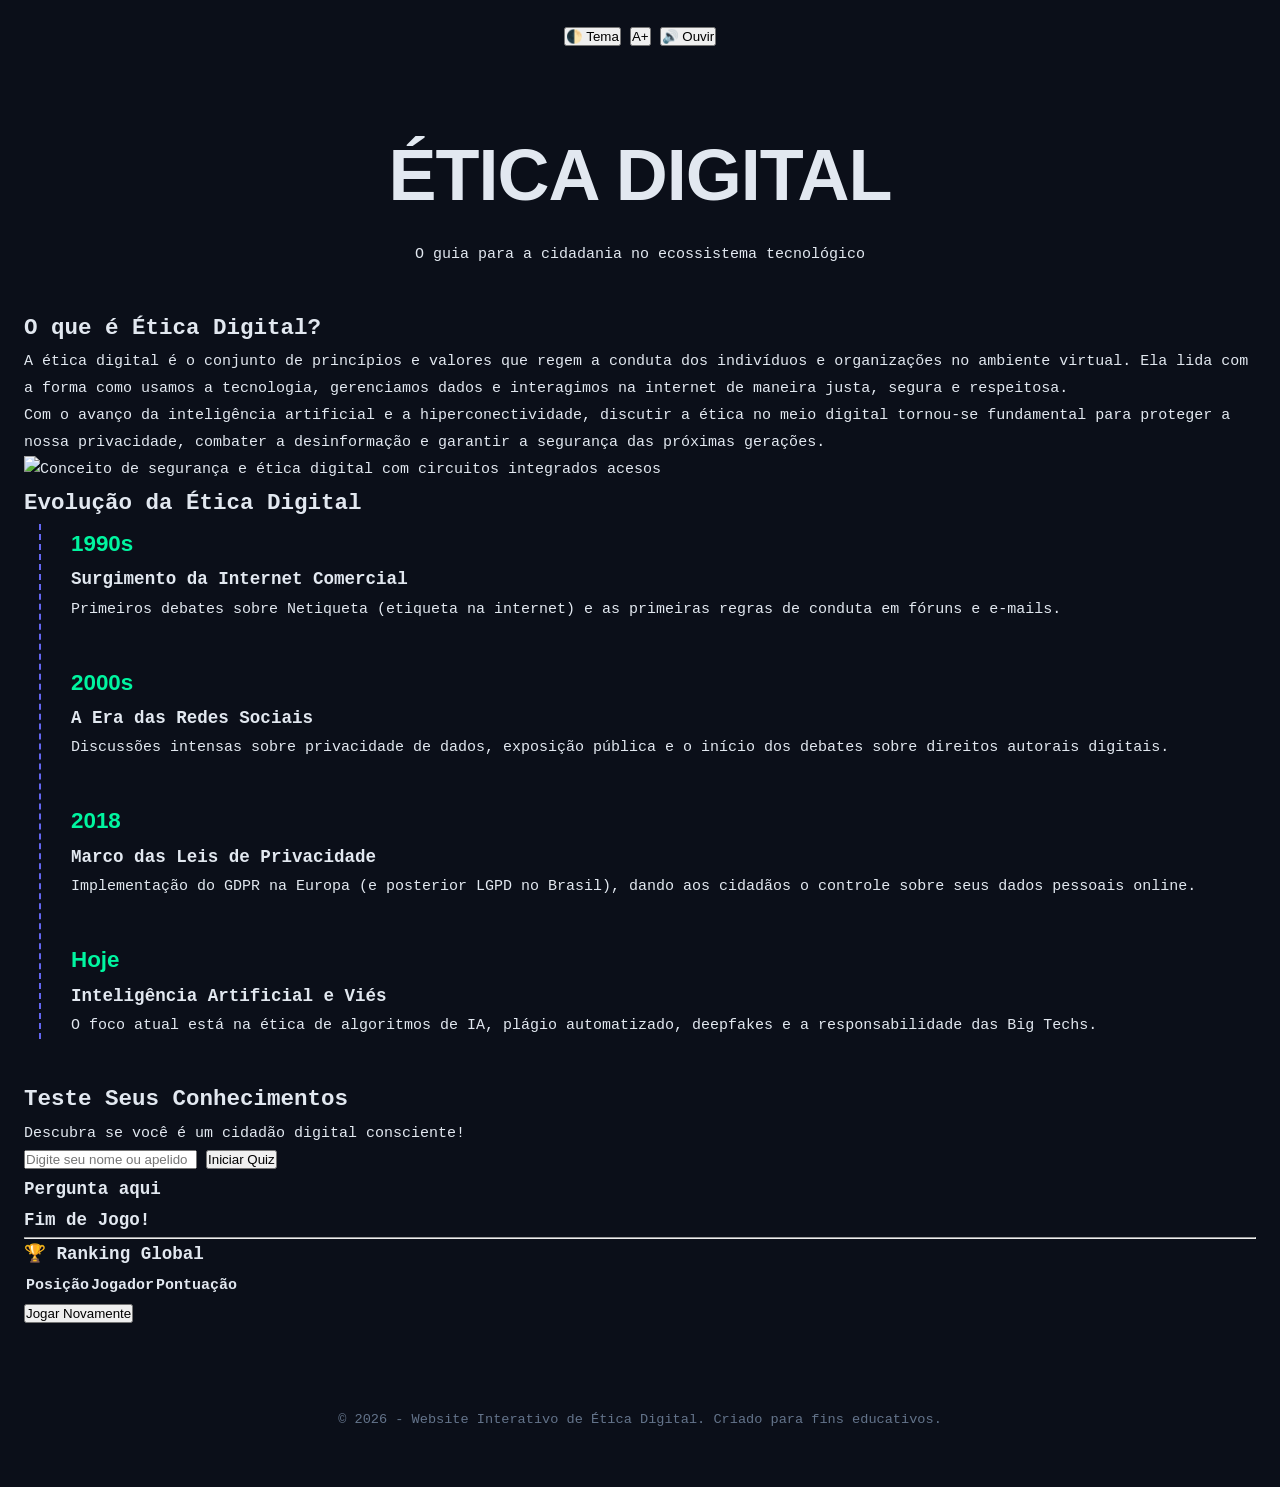
==== commit 12df0749: "Update index.html for accessibility and content" ====
--- a/index.html
+++ b/index.html
@@ -3,165 +3,115 @@
 <head>
     <meta charset="UTF-8">
     <meta name="viewport" content="width=device-width, initial-scale=1.0">
-    <title>Sistemas Codificados: Ética Digital</title>
-    <link rel="preconnect" href="https://fonts.googleapis.com">
-    <link rel="preconnect" href="https://fonts.gstatic.com" crossorigin>
-    <link href="https://fonts.googleapis.com/css2?family=Space+Grotesk:wght@500;700&family=JetBrains+Mono:wght@300;400;600&display=swap" rel="stylesheet">
+    <title>Ética Digital e Cidadania</title>
     <link rel="stylesheet" href="style.css">
+    <link href="https://fonts.googleapis.com/css2?family=Orbitron:wght@400;700&family=Poppins:wght@300;400;600&display=swap" rel="stylesheet">
 </head>
-<body>
+<body class="dark-theme">
 
-    <div class="accessibility-container">
-        <button id="acc-button" class="acc-btn" aria-label="Menu de Acessibilidade">⚡</button>
-        <div id="acc-menu" class="acc-menu hidden">
-            <button id="btn-theme">> Alternar_Tema</button>
-            <button id="btn-font">> Aumentar_Fonte</button>
-            <button id="btn-speak">> Ouvir_Texto</button>
-        </div>
+    <div class="accessibility-menu">
+        <button id="btn-theme" title="Alternar Tema">🌓 Tema</button>
+        <button id="btn-font" title="Aumentar Fonte">A+</button>
+        <button id="btn-speak" title="Ouvir Texto">🔊 Ouvir</button>
     </div>
 
     <header>
-        <h1>[Ética_Digital]</h1>
-        <p class="subtitle">// construindo diretrizes para o futuro da tecnologia</p>
+        <div class="container header-content">
+            <h1>ÉTICA DIGITAL</h1>
+            <p>O guia para a cidadania no ecossistema tecnológico</p>
+        </div>
     </header>
 
-    <main id="main-content">
-        <section class="card intro-section">
-            <h2>01 // O que é Ética Digital?</h2>
-            <p>A ética digital é o campo de estudo e prática que investiga como as tecnologias da informação impactam a sociedade, os indivíduos e o meio ambiente. Em um mundo profundamente conectado, ela funciona como um código de conduta invisível, orientando o desenvolvimento de inteligências artificiais, a coleta de dados e o comportamento nas redes sociais.</p>
-            
-            <p>Sua importância reside na proteção da dignidade humana. Sem uma postura ética firme por parte de desenvolvedores, governos e usuários, as ferramentas digitais podem amplificar desigualdades, violar a privacidade e espalhar desinformação. Praticar a ética digital significa garantir que o progresso tecnológico caminhe lado a lado com a justiça social e o respeito mútuo.</p>
-            
-            <div class="image-container">
-                <img src="https://images.unsplash.com/photo-1550751827-4bd374c3f58b?auto=format&fit=crop&w=1200&q=80" alt="Conexões digitais brilhantes e seguras" class="responsive-img">
-                <span class="image-caption">Console_Log: A transparência e a segurança de dados são pilares primordiais.</span>
+    <main class="container">
+        <section class="intro-section" id="intro-text">
+            <h2>O que é Ética Digital?</h2>
+            <div class="grid-2col">
+                <div class="text-block">
+                    <p>A ética digital é o conjunto de princípios e valores que regem a conduta dos indivíduos e organizações no ambiente virtual. Ela lida com a forma como usamos a tecnologia, gerenciamos dados e interagimos na internet de maneira justa, segura e respeitosa.</p>
+                    <p>Com o avanço da inteligência artificial e a hiperconectividade, discutir a ética no meio digital tornou-se fundamental para proteger a nossa privacidade, combater a desinformação e garantir a segurança das próximas gerações.</p>
+                </div>
+                <div class="image-block">
+                    <img src="https://images.unsplash.com/photo-1550751827-4bd374c3f58b?auto=format&fit=crop&w=600&q=80" alt="Conceito de segurança e ética digital com circuitos integrados acesos">
+                </div>
             </div>
         </section>
 
-        <section class="card timeline-section">
-            <h2>02 // Linha do Tempo Evolutiva</h2>
-            <p class="section-desc">Como os dilemas morais acompanharam a evolução do hardware e software:</p>
-            
+        <section class="timeline-section">
+            <h2>Evolução da Ética Digital</h2>
             <div class="timeline">
                 <div class="timeline-item">
-                    <div class="timeline-dot"></div>
-                    <div class="timeline-date">_1950s</div>
+                    <div class="timeline-date">1990s</div>
                     <div class="timeline-content">
-                        <h3>Cibernética Inicial</h3>
-                        <p>Norbert Wiener cria as bases da cibernética e levanta os primeiros questionamentos sobre o impacto da automação no emprego e na identidade humana.</p>
+                        <h3>Surgimento da Internet Comercial</h3>
+                        <p>Primeiros debates sobre Netiqueta (etiqueta na internet) e as primeiras regras de conduta em fóruns e e-mails.</p>
                     </div>
                 </div>
-
                 <div class="timeline-item">
-                    <div class="timeline-dot"></div>
-                    <div class="timeline-date">_1970s</div>
+                    <div class="timeline-date">2000s</div>
                     <div class="timeline-content">
-                        <h3>A Era dos Mainframes</h3>
-                        <p>Começam os debates formais sobre crimes de computação, privacidade de dados bancários corporativos e a propriedade intelectual de softwares.</p>
+                        <h3>A Era das Redes Sociais</h3>
+                        <p>Discussões intensas sobre privacidade de dados, exposição pública e o início dos debates sobre direitos autorais digitais.</p>
                     </div>
                 </div>
-
                 <div class="timeline-item">
-                    <div class="timeline-dot"></div>
-                    <div class="timeline-date">_1990s</div>
+                    <div class="timeline-date">2018</div>
                     <div class="timeline-content">
-                        <h3>A Explosão da Web.www</h3>
-                        <p>Com a internet comercial, nascem dilemas sobre liberdade de expressão global, anonimato, pirataria digital e exclusão digital de populações inteiras.</p>
+                        <h3>Marco das Leis de Privacidade</h3>
+                        <p>Implementação do GDPR na Europa (e posterior LGPD no Brasil), dando aos cidadãos o controle sobre seus dados pessoais online.</p>
                     </div>
                 </div>
-
-                <div class="image-container">
-                    <img src="https://images.unsplash.com/photo-1451187580459-43490279c0fa?auto=format&fit=crop&w=1200&q=80" alt="Planeta terra envolto em redes de dados coloridas" class="responsive-img">
-                    <span class="image-caption">Global_Network: Expansão massiva da necessidade de direitos digitais universais.</span>
-                </div>
-
                 <div class="timeline-item">
-                    <div class="timeline-dot"></div>
-                    <div class="timeline-date">_2010s</div>
+                    <div class="timeline-date">Hoje</div>
                     <div class="timeline-content">
-                        <h3>Big Data & Algoritmos</h3>
-                        <p>O foco muda para a economia da atenção, algoritmos viciantes, bolhas de desinformação e a criação de leis como a LGPD e GDPR.</p>
-                    </div>
-                </div>
-
-                <div class="timeline-item">
-                    <div class="timeline-dot"></div>
-                    <div class="timeline-date">_2020s_Atual</div>
-                    <div class="timeline-content">
-                        <h3>Sistemas de Inteligência Artificial</h3>
-                        <p>Os desafios atuais envolvem vieses discriminatórios em algoritmos preditivos, automação industrial, deepfakes e agentes autônomos.</p>
+                        <h3>Inteligência Artificial e Viés</h3>
+                        <p>O foco atual está na ética de algoritmos de IA, plágio automatizado, deepfakes e a responsabilidade das Big Techs.</p>
                     </div>
                 </div>
             </div>
         </section>
 
-        <section class="card faq-section">
-            <h2>03 // FAQ_Perguntas_Frequentes</h2>
-            <p class="section-desc">Expanda os módulos abaixo para interagir com as diretrizes do sistema:</p>
+        <section class="quiz-section">
+            <h2>Teste Seus Conhecimentos</h2>
+            <p>Descubra se você é um cidadão digital consciente!</p>
             
-            <div class="faq-container">
-                <details class="faq-box">
-                    <summary>Quem deve fiscalizar e aplicar a ética digital?</summary>
-                    <div class="faq-answer">
-                        <p>A responsabilidade é dividida: as **empresas de tecnologia** devem criar códigos limpos; os **governos** devem legislar; e nós, **usuários**, devemos praticar a cidadania digital combatendo o ódio virtual.</p>
-                    </div>
-                </details>
-
-                <details class="faq-box">
-                    <summary>Como funcionam os vieses em algoritmos e IAs?</summary>
-                    <div class="faq-answer">
-                        <p>A IA aprende com dados do passado criados por humanos. Se esses dados contiverem preconceitos históricos, a IA irá reproduzir e automatizar esses mesmos preconceitos se não for ativamente auditada.</p>
-                    </div>
-                </details>
-
-                <details class="faq-box">
-                    <summary>O anonimato na internet é um direito ético?</summary>
-                    <div class="faq-answer">
-                        <p>Sim e não. É vital para proteger ativistas sob regimes autoritários, mas torna-se antiético quando vira um escudo para cometer crimes e ataques virtuais sem punição.</p>
-                    </div>
-                </details>
-            </div>
-        </section>
-
-        <section class="card game-section">
-            <h2>04 // Sandbox: Simulador de Dilemas Éticos</h2>
-            <p class="section-desc">Execute o módulo de testes para avaliar seus parâmetros morais em ambiente digital:</p>
-            
-            <div id="game-container" class="game-box">
-                <div id="game-screen-start">
-                    <p>Você analisará 3 logs de eventos reais. Suas escolhas determinam a estabilidade do sistema.</p>
-                    <button id="btn-start-game" class="game-btn">Inicializar_Módulo()</button>
+            <div id="quiz-container">
+                <div id="start-screen">
+                    <input type="text" id="player-name" placeholder="Digite seu nome ou apelido" required>
+                    <button id="btn-start" class="btn-action">Iniciar Quiz</button>
                 </div>
 
-                <div id="game-screen-play" class="hidden">
-                    <div class="game-progress">STATUS: Analisando caso <span id="game-current-question">1</span>/3</div>
-                    <h3 id="game-question-text">Buscando dados...</h3>
-                    
-                    <div id="game-options" class="options-container">
-                        </div>
-
-                    <div id="game-feedback" class="feedback-container hidden">
-                        <p id="game-feedback-text">Feedback do sistema...</p>
-                        <button id="btn-next-question" class="game-btn-next">Avançar_Módulo >></button>
-                    </div>
+                <div id="question-screen" class="hide">
+                    <div class="progress-bar"><div id="progress"></div></div>
+                    <h3 id="question-text">Pergunta aqui</h3>
+                    <div id="options-container" class="options-grid"></div>
                 </div>
 
-                <div id="game-screen-result" class="hidden">
-                    <h3>Compilação Finalizada</h3>
-                    <p id="game-result-text">Processando pontuação...</p>
-                    <button id="btn-restart-game" class="game-btn">Reiniciar_Sistema()</button>
+                <div id="result-screen" class="hide">
+                    <h3>Fim de Jogo!</h3>
+                    <p id="player-score-msg"></p>
+                    
+                    <hr>
+                    
+                    <h3>🏆 Ranking Global</h3>
+                    <table id="ranking-table">
+                        <thead>
+                            <tr>
+                                <th>Posição</th>
+                                <th>Jogador</th>
+                                <th>Pontuação</th>
+                            </tr>
+                        </thead>
+                        <tbody id="ranking-body">
+                            </tbody>
+                    </table>
+                    <button id="btn-restart" class="btn-action">Jogar Novamente</button>
                 </div>
-            </div>
-            
-            <div class="image-container">
-                <img src="https://images.unsplash.com/photo-1618005182384-a83a8bd57fbe?auto=format&fit=crop&w=1200&q=80" alt="Arte conceitual e fluida unindo mentes e tecnologia em cores vivas" class="responsive-img">
-                <span class="image-caption">System_Check: O futuro exige o equilíbrio perfeito entre código e humanidade.</span>
             </div>
         </section>
     </main>
 
     <footer>
-        <p>Console.log("© 2026 - Consciência e Desenvolvimento Tecnológico");</p>
+        <p>&copy; 2026 - Website Interativo de Ética Digital. Criado para fins educativos.</p>
     </footer>
 
     <script src="script.js"></script>
--- a/style.css
+++ b/style.css
@@ -1,34 +1,35 @@
-/* Configurações Globais e Variáveis de Cores Vivas e Elegantes */
+/* Nova Paleta de Cores: Tecnologia Viva e Sofisticada */
 :root {
-    --bg-color: #f8fafc; /* Cinza claro azulado, limpo e repousante */
-    --card-bg: #ffffff; /* Fundo dos cards totalmente branco */
-    --text-color: #0f172a; /* Preto ardósia profundo para máxima leitura */
-    --accent-color: #6366f1; /* Azul Índigo vivo e moderno */
-    --secondary-color: #10b981; /* Verde Esmeralda vivo para botões e acertos */
-    --game-color: #f43f5e; /* Rosa Coral vibrante para elementos do jogo */
-    --border-color: #e2e8f0; /* Linhas sutis de divisão */
-    --font-title: 'Playfair Display', 'Georgia', serif;
-    --font-body: 'Inter', 'Helvetica Neue', sans-serif;
-    --base-font-size: 16px;
+    --bg-color: #0b0f19; /* Fundo cyberpunk ultra escuro e focado */
+    --card-bg: #151d30; /* Fundo dos cards em azul escuro digital */
+    --text-color: #e2e8f0; /* Texto claro de alta legibilidade */
+    --accent-color: #6366f1; /* Azul Índigo elétrico para destaques */
+    --secondary-color: #00f5a0; /* Verde Neon/Esmeralda hiper-interativo */
+    --game-color: #ff3366; /* Rosa Magenta Cyber para o jogo */
+    --border-color: #24324d; 
+    --font-title: 'Space Grotesk', sans-serif; /* Fonte geométrica moderna */
+    --font-body: 'JetBrains Mono', monospace; /* Fonte estilo código */
+    --base-font-size: 15px;
     --timeline-line: #6366f1;
 }
 
-/* Tema Escuro Integrado */
+/* Tema Claro (Invertido cirurgicamente para manter a modernidade) */
 [data-theme="dark"] {
-    --bg-color: #0f172a;
-    --card-bg: #1e293b;
-    --text-color: #f8fafc;
-    --accent-color: #818cf8;
-    --secondary-color: #34d399;
-    --border-color: #334155;
-    --timeline-line: #818cf8;
+    --bg-color: #f1f5f9;
+    --card-bg: #ffffff;
+    --text-color: #0f172a;
+    --accent-color: #4f46e5;
+    --secondary-color: #0d9488;
+    --game-color: #e11d48;
+    --border-color: #cbd5e1;
+    --timeline-line: #4f46e5;
 }
 
 * {
     margin: 0;
     padding: 0;
     box-sizing: border-box;
-    transition: background-color 0.3s, color 0.3s, font-size 0.2s, border-color 0.3s;
+    transition: background-color 0.3s, color 0.3s, font-size 0.2s, border-color 0.3s, transform 0.2s, box-shadow 0.2s;
 }
 
 body {
@@ -44,7 +45,7 @@
     width: 100%;
 }
 
-/* Menu de Acessibilidade Flutuante */
+/* Menu de Acessibilidade Modernizado */
 .accessibility-container {
     position: fixed;
     top: 20px;
@@ -56,26 +57,32 @@
     background-color: var(--accent-color);
     color: #ffffff;
     border: none;
-    font-size: 24px;
-    padding: 12px;
-    border-radius: 50%;
-    cursor: pointer;
-    box-shadow: 0 4px 14px rgba(99, 102, 241, 0.4);
+    font-size: 20px;
+    padding: 14px;
+    border-radius: 12px;
+    cursor: pointer;
+    box-shadow: 0 4px 20px rgba(99, 102, 241, 0.4);
+}
+
+.acc-btn:hover {
+    transform: scale(1.05);
+    background-color: var(--secondary-color);
+    color: #000;
 }
 
 .acc-menu {
     position: absolute;
-    top: 60px;
+    top: 65px;
     right: 0;
     background-color: var(--card-bg);
-    border: 1px solid var(--border-color);
-    border-radius: 8px;
+    border: 2px solid var(--accent-color);
+    border-radius: 10px;
     padding: 12px;
-    box-shadow: 0 10px 25px rgba(0,0,0,0.15);
+    box-shadow: 0 10px 30px rgba(0,0,0,0.5);
     display: flex;
     flex-direction: column;
     gap: 8px;
-    width: 180px;
+    width: 200px;
 }
 
 .acc-menu button {
@@ -86,7 +93,7 @@
     border-radius: 6px;
     cursor: pointer;
     font-family: var(--font-body);
-    font-size: 14px;
+    font-size: 13px;
     font-weight: 600;
     text-align: left;
 }
@@ -101,7 +108,7 @@
     display: none !important;
 }
 
-/* Cabeçalho de Ponta a Ponta */
+/* Cabeçalho Tecnológico */
 header {
     text-align: center;
     margin: 60px 0 40px 0;
@@ -110,27 +117,20 @@
 
 header h1 {
     font-family: var(--font-title);
-    font-size: 4rem;
+    font-size: 4.5rem;
     font-weight: 700;
     color: var(--text-color);
-    background: linear-gradient(to right, var(--text-color), var(--accent-color));
-    -webkit-background-clip: text;
-    -webkit-text-fill-color: transparent;
-    margin-bottom: 12px;
+    letter-spacing: -1px;
 }
 
 header .subtitle {
-    font-family: var(--font-title);
-    font-style: italic;
-    font-size: 1.4rem;
-    color: #475569;
-}
-
-[data-theme="dark"] header .subtitle {
-    color: #94a3b8;
-}
-
-/* Área de Conteúdo Expandida (100% de Largura) */
+    font-family: var(--font-body);
+    font-size: 1.1rem;
+    color: var(--secondary-color);
+    opacity: 0.9;
+}
+
+/* Cards Interativos */
 main {
     width: 100%; 
 }
@@ -141,26 +141,23 @@
     padding: 50px 40px;
     margin-bottom: 40px;
     border-radius: 16px; 
-    box-shadow: 0 4px 20px -2px rgba(0, 0, 0, 0.05);
     width: 100%; 
+}
+
+/* Efeito Interativo de Luz ao passar o mouse no Card */
+.card:hover {
+    border-color: var(--accent-color);
+    box-shadow: 0 10px 30px rgba(99, 102, 241, 0.1);
 }
 
 .card h2 {
     font-family: var(--font-title);
-    font-size: 2.4rem;
+    font-size: 2.2rem;
     margin-bottom: 24px;
     color: var(--text-color);
-    border-left: 6px solid var(--accent-color);
-    padding-left: 18px;
-}
-
-.card p {
-    margin-bottom: 18px;
-    color: inherit;
-    font-weight: 300;
-}
-
-/* Imagens Expandidas Fluidas */
+}
+
+/* Imagens */
 .image-container {
     margin: 40px 0;
     text-align: center;
@@ -169,38 +166,35 @@
 
 .responsive-img {
     width: 100%; 
-    max-height: 550px; 
+    max-height: 500px; 
     object-fit: cover; 
     border-radius: 12px;
-    box-shadow: 0 12px 24px rgba(0,0,0,0.06);
+    border: 1px solid var(--border-color);
 }
 
 .image-caption {
     display: block;
-    font-family: var(--font-title);
-    font-style: italic;
-    font-size: 1rem;
+    font-family: var(--font-body);
+    font-size: 0.9rem;
     color: #64748b;
     margin-top: 14px;
 }
 
-/* Linha do Tempo Estilizada */
+/* Linha do Tempo Digital */
 .section-desc {
-    font-style: italic;
+    color: #94a3b8;
+    margin-bottom: 35px;
+    font-size: 1rem;
+}
+[data-theme="dark"] .section-desc {
     color: #475569;
-    margin-bottom: 35px;
-    font-size: 1.1rem;
-}
-[data-theme="dark"] .section-desc {
-    color: #94a3b8;
 }
 
 .timeline {
     position: relative;
-    border-left: 4px solid var(--timeline-line);
+    border-left: 2px dashed var(--timeline-line);
     padding-left: 30px;
     margin-left: 15px;
-    width: 100%;
 }
 
 .timeline-item {
@@ -208,170 +202,155 @@
     margin-bottom: 40px;
 }
 
-.timeline-item:last-child {
-    margin-bottom: 0;
-}
-
 .timeline-dot {
     position: absolute;
     left: -39px;
-    top: 6px;
+    top: 8px;
     width: 16px;
     height: 16px;
     border-radius: 50%;
-    background-color: var(--secondary-color);
-    border: 4px solid var(--card-bg);
+    background-color: var(--bg-color);
+    border: 3px solid var(--secondary-color);
 }
 
 .timeline-date {
     font-family: var(--font-title);
     font-weight: bold;
-    font-size: 1.3rem;
-    color: var(--accent-color);
-    margin-bottom: 6px;
-}
-
-.timeline-content h3 {
-    font-size: 1.3rem;
-    font-weight: 600;
-    margin-bottom: 6px;
-}
-
-/* Caixinha de Perguntas (Accordion FAQ) */
+    font-size: 1.4rem;
+    color: var(--secondary-color);
+}
+
+/* Caixinha de Perguntas (FAQ Módulos) */
 .faq-container {
     display: flex;
     flex-direction: column;
     gap: 16px;
-    width: 100%;
 }
 
 .faq-box {
-    background-color: var(--bg-color);
+    background-color: rgba(0,0,0,0.15);
     border: 1px solid var(--border-color);
     border-radius: 10px;
-    overflow: hidden;
-    padding: 18px;
-    width: 100%;
+    padding: 20px;
+}
+
+.faq-box[open] {
+    border-color: var(--secondary-color);
 }
 
 .faq-box summary {
-    font-family: var(--font-body);
     font-weight: 600;
-    font-size: 1.15rem;
-    cursor: pointer;
-    color: var(--text-color);
-    list-style: none;
+    font-size: 1.1rem;
+    cursor: pointer;
     display: flex;
     justify-content: space-between;
     align-items: center;
 }
 
 .faq-box summary::after {
-    content: '＋';
-    font-weight: bold;
+    content: '[ + ]';
     color: var(--accent-color);
-    transition: transform 0.2s;
 }
 
 .faq-box[open] summary::after {
-    transform: rotate(45deg);
+    content: '[ - ]';
     color: var(--game-color);
 }
 
-.faq-answer {
-    margin-top: 14px;
-    padding-top: 14px;
-    border-top: 1px solid var(--border-color);
-    font-size: 1.05rem;
-}
-
-/* Área Interativa do Joguinho */
+/* Sandbox / Módulo do Jogo Avançado */
 .game-box {
-    background-color: var(--bg-color);
-    border: 2px dashed var(--border-color);
+    background-color: rgba(0,0,0,0.2);
+    border: 2px solid var(--border-color);
     border-radius: 12px;
-    padding: 30px;
-    text-align: center;
+    padding: 35px;
     width: 100%;
-    margin-bottom: 30px;
-}
-
-.game-btn {
+}
+
+.game-btn, .game-btn-next {
     background-color: var(--game-color);
     color: white;
     border: none;
     padding: 14px 28px;
     font-family: var(--font-body);
-    font-size: 1rem;
     font-weight: 600;
     border-radius: 8px;
     cursor: pointer;
-    margin-top: 15px;
-    box-shadow: 0 4px 10px rgba(244, 63, 94, 0.3);
+    margin-top: 20px;
 }
 
 .game-btn:hover {
-    opacity: 0.9;
-}
-
-.game-progress {
-    font-weight: 600;
-    color: var(--accent-color);
-    margin-bottom: 15px;
+    transform: translateY(-2px);
+    box-shadow: 0 5px 15px rgba(244, 63, 94, 0.4);
 }
 
 .options-container {
     display: flex;
     flex-direction: column;
-    gap: 12px;
-    margin-top: 20px;
-    width: 100%;
+    gap: 14px;
+    margin-top: 25px;
 }
 
 .option-btn {
     background-color: var(--card-bg);
     color: var(--text-color);
     border: 1px solid var(--border-color);
-    padding: 14px;
+    padding: 16px;
     border-radius: 8px;
     cursor: pointer;
     font-family: var(--font-body);
-    font-size: 1rem;
+    font-size: 0.95rem;
     text-align: left;
 }
 
-.option-btn:hover {
+.option-btn:hover:not(:disabled) {
     border-color: var(--accent-color);
-    background-color: rgba(99, 102, 241, 0.05);
-}
-
-/* Rodapé de ponta a ponta */
+    background-color: rgba(99, 102, 241, 0.1);
+}
+
+/* Classes de Interação Dinâmica do Jogo */
+.option-btn.correct {
+    border-color: var(--secondary-color) !important;
+    background-color: rgba(0, 245, 160, 0.15) !important;
+    color: #fff !important;
+}
+
+.option-btn.wrong {
+    border-color: var(--game-color) !important;
+    background-color: rgba(255, 51, 102, 0.15) !important;
+}
+
+.feedback-container {
+    margin-top: 25px;
+    padding: 20px;
+    background-color: rgba(255,255,255,0.02);
+    border-left: 4px solid var(--accent-color);
+    border-radius: 0 8px 8px 0;
+    animation: fadeIn 0.3s ease-in-out;
+}
+
+.game-btn-next {
+    background-color: var(--accent-color);
+    box-shadow: 0 4px 10px rgba(99, 102, 241, 0.3);
+}
+
+@keyframes fadeIn {
+    from { opacity: 0; transform: translateY(5px); }
+    to { opacity: 1; transform: translateY(0); }
+}
+
+/* Rodapé */
 footer {
     text-align: center;
     margin-top: 50px;
     padding: 30px;
-    font-size: 1rem;
+    font-size: 0.85rem;
     color: #64748b;
     width: 100%;
-    border-top: 1px solid var(--border-color);
-}
-
-/* Responsividade de Alta Performance */
+}
+
+/* Responsividade */
 @media (max-width: 768px) {
-    header h1 {
-        font-size: 2.8rem;
-    }
-    
-    .card {
-        padding: 30px 20px;
-    }
-
-    .card h2 {
-        font-size: 1.8rem;
-    }
-
-    .accessibility-container {
-        top: 12px;
-        right: 12px;
-    }
-}
+    header h1 { font-size: 2.8rem; }
+    .card { padding: 30px 20px; }
+    header { margin: 40px 0 20px 0; }
+}
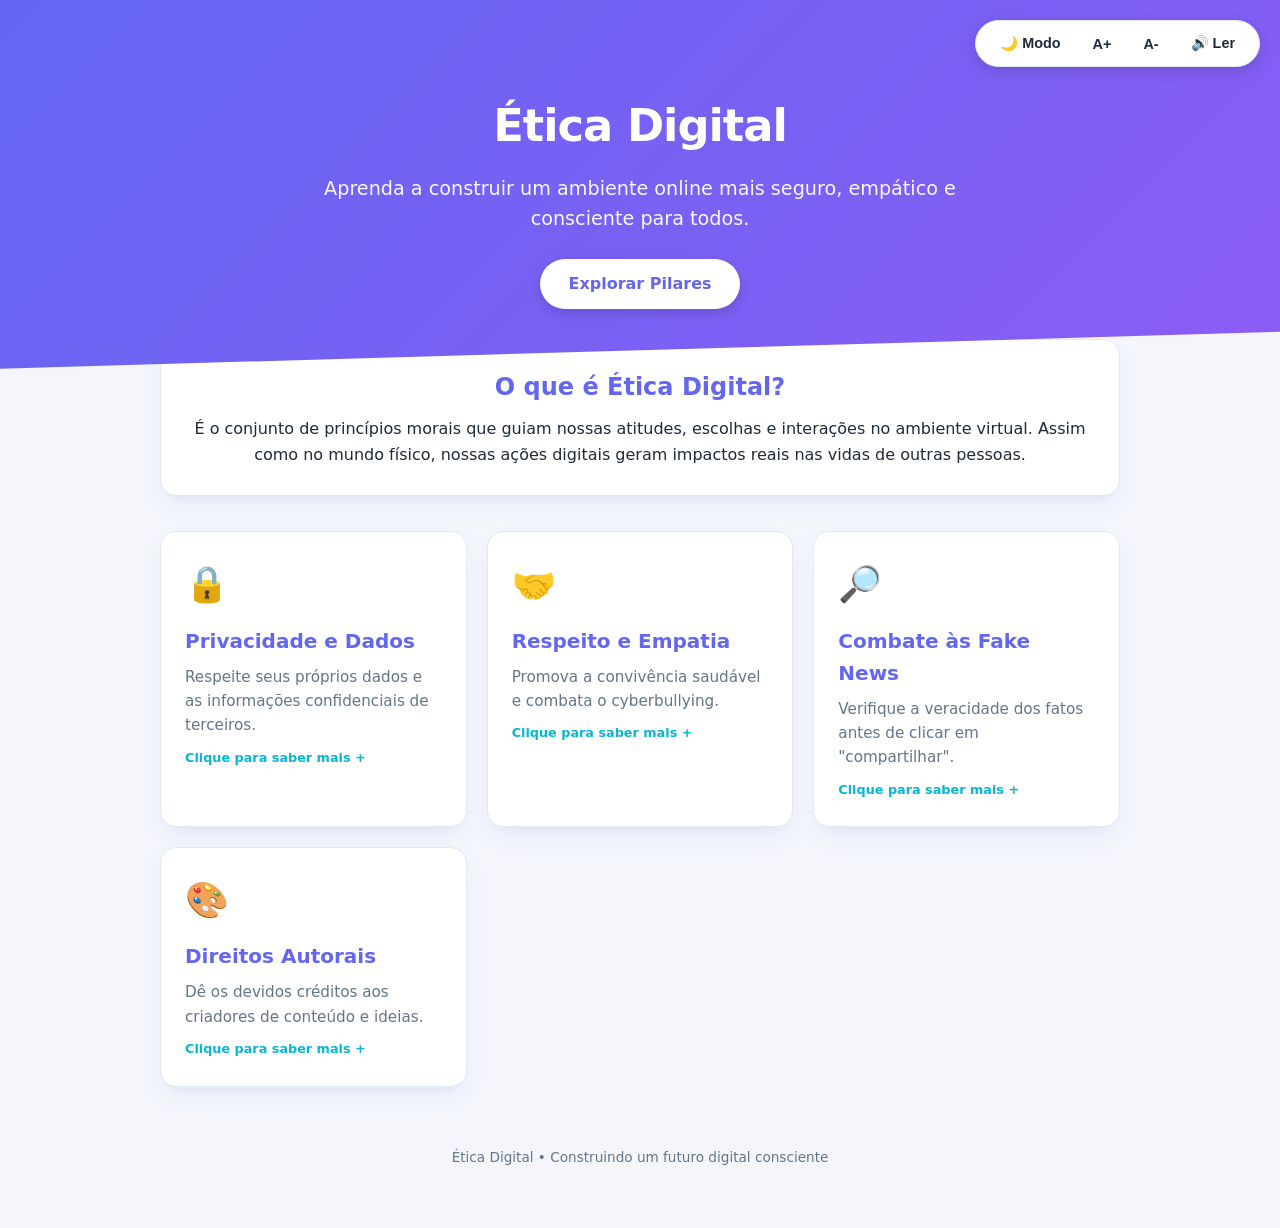
==== commit 228260b8: "Update index.html" ====
--- a/index.html
+++ b/index.html
@@ -3,117 +3,398 @@
 <head>
     <meta charset="UTF-8">
     <meta name="viewport" content="width=device-width, initial-scale=1.0">
-    <title>Ética Digital e Cidadania</title>
-    <link rel="stylesheet" href="style.css">
-    <link href="https://fonts.googleapis.com/css2?family=Orbitron:wght@400;700&family=Poppins:wght@300;400;600&display=swap" rel="stylesheet">
+    <title>Ética Digital | Navegue com Responsabilidade</title>
+    <style>
+        /* ============================================================
+           1. VARIÁVEIS DE DESIGN E TEMAS (CLARO E ESCURO)
+           ============================================================ */
+        :root {
+            --bg-body: #f4f6fc;
+            --bg-card: #ffffff;
+            --text-main: #1e293b;
+            --text-muted: #64748b;
+            --primary: #6366f1; /* Índigo vivo */
+            --primary-hover: #4f46e5;
+            --secondary: #06b6d4; /* Ciano vibrante */
+            --accent: #8b5cf6; /* Violeta */
+            --border-color: #e2e8f0;
+            --card-shadow: 0 10px 25px -5px rgba(99, 102, 241, 0.1), 0 8px 10px -6px rgba(0, 0, 0, 0.04);
+            --font-size-base: 16px;
+        }
+
+        body.dark-theme {
+            --bg-body: #0f172a;
+            --bg-card: #1e293b;
+            --text-main: #f8fafc;
+            --text-muted: #94a3b8;
+            --primary: #818cf8;
+            --primary-hover: #6366f1;
+            --secondary: #22d3ee;
+            --accent: #a78bfa;
+            --border-color: #334155;
+            --card-shadow: 0 10px 25px -5px rgba(0, 0, 0, 0.3);
+        }
+
+        /* ============================================================
+           2. ESTILOS BASE E RESETS
+           ============================================================ */
+        html {
+            font-size: var(--font-size-base);
+            scroll-behavior: smooth;
+        }
+
+        * {
+            box-sizing: border-box;
+            margin: 0;
+            padding: 0;
+            transition: background-color 0.3s ease, color 0.3s ease, border-color 0.3s ease;
+        }
+
+        body {
+            font-family: 'Segoe UI', system-ui, -apple-system, sans-serif;
+            background-color: var(--bg-body);
+            color: var(--text-main);
+            line-height: 1.6;
+            padding-bottom: 60px;
+        }
+
+        /* ============================================================
+           3. PAINEL DE ACESSIBILIDADE FLUTUANTE
+           ============================================================ */
+        .accessibility-bar {
+            position: fixed;
+            top: 20px;
+            right: 20px;
+            z-index: 1000;
+            display: flex;
+            gap: 8px;
+            background: var(--bg-card);
+            padding: 8px 12px;
+            border-radius: 50px;
+            box-shadow: 0 4px 15px rgba(0, 0, 0, 0.15);
+            border: 1px solid var(--border-color);
+        }
+
+        .access-btn {
+            background: transparent;
+            border: none;
+            color: var(--text-main);
+            font-weight: bold;
+            font-size: 0.9rem;
+            padding: 6px 12px;
+            border-radius: 20px;
+            cursor: pointer;
+            display: flex;
+            align-items: center;
+            gap: 4px;
+        }
+
+        .access-btn:hover {
+            background-color: var(--primary);
+            color: #ffffff;
+        }
+
+        /* ============================================================
+           4. SEÇÃO HERO (CABEÇALHO IMPACTANTE)
+           ============================================================ */
+        header.hero {
+            background: linear-gradient(135deg, var(--primary) 0%, var(--accent) 100%);
+            color: #ffffff;
+            text-align: center;
+            padding: 90px 20px 60px;
+            clip-path: polygon(0 0, 100% 0, 100% 90%, 0 100%);
+        }
+
+        .hero h1 {
+            font-size: 2.8rem;
+            margin-bottom: 12px;
+            font-weight: 800;
+            letter-spacing: -1px;
+        }
+
+        .hero p {
+            font-size: 1.2rem;
+            max-width: 650px;
+            margin: 0 auto 24px;
+            opacity: 0.95;
+        }
+
+        .cta-btn {
+            display: inline-block;
+            background: #ffffff;
+            color: var(--primary);
+            padding: 12px 28px;
+            font-weight: 700;
+            border-radius: 30px;
+            text-decoration: none;
+            box-shadow: 0 4px 12px rgba(0, 0, 0, 0.15);
+            transition: transform 0.2s;
+        }
+
+        .cta-btn:hover {
+            transform: translateY(-2px);
+        }
+
+        /* ============================================================
+           5. LAYOUT PRINCIPAL E CARDS INTERATIVOS
+           ============================================================ */
+        main {
+            max-width: 1000px;
+            margin: -30px auto 0;
+            padding: 0 20px;
+        }
+
+        .intro-box {
+            background: var(--bg-card);
+            border-radius: 16px;
+            padding: 28px;
+            box-shadow: var(--card-shadow);
+            border: 1px solid var(--border-color);
+            margin-bottom: 35px;
+            text-align: center;
+        }
+
+        .intro-box h2 {
+            color: var(--primary);
+            margin-bottom: 10px;
+        }
+
+        .grid-container {
+            display: grid;
+            grid-template-columns: repeat(auto-fit, minmax(280px, 1fr));
+            gap: 20px;
+        }
+
+        .card {
+            background: var(--bg-card);
+            border-radius: 16px;
+            padding: 24px;
+            border: 1px solid var(--border-color);
+            box-shadow: var(--card-shadow);
+            cursor: pointer;
+            transition: transform 0.2s, border-color 0.2s;
+            position: relative;
+            overflow: hidden;
+        }
+
+        .card:hover {
+            transform: translateY(-4px);
+            border-color: var(--primary);
+        }
+
+        .card-icon {
+            font-size: 2.2rem;
+            margin-bottom: 12px;
+        }
+
+        .card h3 {
+            font-size: 1.25rem;
+            color: var(--primary);
+            margin-bottom: 8px;
+        }
+
+        .card p.summary {
+            color: var(--text-muted);
+            font-size: 0.95rem;
+        }
+
+        /* Conteúdo expansível no clique */
+        .card-details {
+            max-height: 0;
+            overflow: hidden;
+            transition: max-height 0.4s ease-out, opacity 0.3s ease-out;
+            opacity: 0;
+            margin-top: 0;
+            border-top: 1px dashed var(--border-color);
+            padding-top: 0;
+        }
+
+        .card.expanded .card-details {
+            max-height: 300px;
+            opacity: 1;
+            margin-top: 15px;
+            padding-top: 15px;
+        }
+
+        .card-details ul {
+            padding-left: 20px;
+            color: var(--text-main);
+            font-size: 0.9rem;
+        }
+
+        .card-details li {
+            margin-bottom: 6px;
+        }
+
+        .expand-badge {
+            display: inline-block;
+            margin-top: 10px;
+            font-size: 0.8rem;
+            color: var(--secondary);
+            font-weight: bold;
+        }
+
+        /* ============================================================
+           6. FOOTER
+           ============================================================ */
+        footer {
+            text-align: center;
+            margin-top: 60px;
+            color: var(--text-muted);
+            font-size: 0.85rem;
+        }
+    </style>
 </head>
-<body class="dark-theme">
-
-    <div class="accessibility-menu">
-        <button id="btn-theme" title="Alternar Tema">🌓 Tema</button>
-        <button id="btn-font" title="Aumentar Fonte">A+</button>
-        <button id="btn-speak" title="Ouvir Texto">🔊 Ouvir</button>
-    </div>
-
-    <header>
-        <div class="container header-content">
-            <h1>ÉTICA DIGITAL</h1>
-            <p>O guia para a cidadania no ecossistema tecnológico</p>
-        </div>
+<body>
+
+    <aside class="accessibility-bar" aria-label="Barra de Acessibilidade">
+        <button class="access-btn" onclick="toggleTheme()" id="theme-btn" title="Alternar Modo Escuro/Claro">🌙 Modo</button>
+        <button class="access-btn" onclick="changeFontSize(1)" title="Aumentar Texto">A+</button>
+        <button class="access-btn" onclick="changeFontSize(-1)" title="Diminuir Texto">A-</button>
+        <button class="access-btn" onclick="toggleReadAloud()" id="speak-btn" title="Ouvir Conteúdo">🔊 Ler</button>
+    </aside>
+
+    <header class="hero">
+        <h1>Ética Digital</h1>
+        <p>Aprenda a construir um ambiente online mais seguro, empático e consciente para todos.</p>
+        <a href="#conteudo" class="cta-btn">Explorar Pilares</a>
     </header>
 
-    <main class="container">
-        <section class="intro-section" id="intro-text">
+    <main id="main-content">
+        
+        <section class="intro-box" id="conteudo">
             <h2>O que é Ética Digital?</h2>
-            <div class="grid-2col">
-                <div class="text-block">
-                    <p>A ética digital é o conjunto de princípios e valores que regem a conduta dos indivíduos e organizações no ambiente virtual. Ela lida com a forma como usamos a tecnologia, gerenciamos dados e interagimos na internet de maneira justa, segura e respeitosa.</p>
-                    <p>Com o avanço da inteligência artificial e a hiperconectividade, discutir a ética no meio digital tornou-se fundamental para proteger a nossa privacidade, combater a desinformação e garantir a segurança das próximas gerações.</p>
+            <p>
+                É o conjunto de princípios morais que guiam nossas atitudes, escolhas e interações no ambiente virtual. 
+                Assim como no mundo físico, nossas ações digitais geram impactos reais nas vidas de outras pessoas.
+            </p>
+        </section>
+
+        <section class="grid-container" aria-label="Pilares da Ética Digital">
+            
+            <article class="card" onclick="toggleCard(this)" tabindex="0">
+                <div class="card-icon">🔒</div>
+                <h3>Privacidade e Dados</h3>
+                <p class="summary">Respeite seus próprios dados e as informações confidenciais de terceiros.</p>
+                <span class="expand-badge">Clique para saber mais +</span>
+                <div class="card-details">
+                    <ul>
+                        <li>Não compartilhe dados pessoais de outras pessoas sem permissão.</li>
+                        <li>Crie senhas fortes e ative a verificação em duas etapas.</li>
+                        <li>Esteja atento às permissões que concede a aplicativos.</li>
+                    </ul>
                 </div>
-                <div class="image-block">
-                    <img src="https://images.unsplash.com/photo-1550751827-4bd374c3f58b?auto=format&fit=crop&w=600&q=80" alt="Conceito de segurança e ética digital com circuitos integrados acesos">
+            </article>
+
+            <article class="card" onclick="toggleCard(this)" tabindex="0">
+                <div class="card-icon">🤝</div>
+                <h3>Respeito e Empatia</h3>
+                <p class="summary">Promova a convivência saudável e combata o cyberbullying.</p>
+                <span class="expand-badge">Clique para saber mais +</span>
+                <div class="card-details">
+                    <ul>
+                        <li>Pratique a "Netiqueta": trate os outros como gostaria de ser tratado.</li>
+                        <li>Evite discursos de ódio ou piadas ofensivas.</li>
+                        <li>Antes de comentar em tom agressivo, reflita se diria isso pessoalmente.</li>
+                    </ul>
                 </div>
-            </div>
+            </article>
+
+            <article class="card" onclick="toggleCard(this)" tabindex="0">
+                <div class="card-icon">🔎</div>
+                <h3>Combate às Fake News</h3>
+                <p class="summary">Verifique a veracidade dos fatos antes de clicar em "compartilhar".</p>
+                <span class="expand-badge">Clique para saber mais +</span>
+                <div class="card-details">
+                    <ul>
+                        <li>Cheque a fonte original da notícia.</li>
+                        <li>Desconfie de títulos sensacionalistas ou alarmistas.</li>
+                        <li>Consulte sites de verificação de fatos conhecidos.</li>
+                    </ul>
+                </div>
+            </article>
+
+            <article class="card" onclick="toggleCard(this)" tabindex="0">
+                <div class="card-icon">🎨</div>
+                <h3>Direitos Autorais</h3>
+                <p class="summary">Dê os devidos créditos aos criadores de conteúdo e ideias.</p>
+                <span class="expand-badge">Clique para saber mais +</span>
+                <div class="card-details">
+                    <ul>
+                        <li>Não pratique plágio: sempre cite os autores originais.</li>
+                        <li>Utilize imagens e músicas com licenças livres (como Creative Commons).</li>
+                        <li>Respeite a propriedade intelectual em trabalhos e projetos.</li>
+                    </ul>
+                </div>
+            </article>
+
         </section>
 
-        <section class="timeline-section">
-            <h2>Evolução da Ética Digital</h2>
-            <div class="timeline">
-                <div class="timeline-item">
-                    <div class="timeline-date">1990s</div>
-                    <div class="timeline-content">
-                        <h3>Surgimento da Internet Comercial</h3>
-                        <p>Primeiros debates sobre Netiqueta (etiqueta na internet) e as primeiras regras de conduta em fóruns e e-mails.</p>
-                    </div>
-                </div>
-                <div class="timeline-item">
-                    <div class="timeline-date">2000s</div>
-                    <div class="timeline-content">
-                        <h3>A Era das Redes Sociais</h3>
-                        <p>Discussões intensas sobre privacidade de dados, exposição pública e o início dos debates sobre direitos autorais digitais.</p>
-                    </div>
-                </div>
-                <div class="timeline-item">
-                    <div class="timeline-date">2018</div>
-                    <div class="timeline-content">
-                        <h3>Marco das Leis de Privacidade</h3>
-                        <p>Implementação do GDPR na Europa (e posterior LGPD no Brasil), dando aos cidadãos o controle sobre seus dados pessoais online.</p>
-                    </div>
-                </div>
-                <div class="timeline-item">
-                    <div class="timeline-date">Hoje</div>
-                    <div class="timeline-content">
-                        <h3>Inteligência Artificial e Viés</h3>
-                        <p>O foco atual está na ética de algoritmos de IA, plágio automatizado, deepfakes e a responsabilidade das Big Techs.</p>
-                    </div>
-                </div>
-            </div>
-        </section>
-
-        <section class="quiz-section">
-            <h2>Teste Seus Conhecimentos</h2>
-            <p>Descubra se você é um cidadão digital consciente!</p>
-            
-            <div id="quiz-container">
-                <div id="start-screen">
-                    <input type="text" id="player-name" placeholder="Digite seu nome ou apelido" required>
-                    <button id="btn-start" class="btn-action">Iniciar Quiz</button>
-                </div>
-
-                <div id="question-screen" class="hide">
-                    <div class="progress-bar"><div id="progress"></div></div>
-                    <h3 id="question-text">Pergunta aqui</h3>
-                    <div id="options-container" class="options-grid"></div>
-                </div>
-
-                <div id="result-screen" class="hide">
-                    <h3>Fim de Jogo!</h3>
-                    <p id="player-score-msg"></p>
-                    
-                    <hr>
-                    
-                    <h3>🏆 Ranking Global</h3>
-                    <table id="ranking-table">
-                        <thead>
-                            <tr>
-                                <th>Posição</th>
-                                <th>Jogador</th>
-                                <th>Pontuação</th>
-                            </tr>
-                        </thead>
-                        <tbody id="ranking-body">
-                            </tbody>
-                    </table>
-                    <button id="btn-restart" class="btn-action">Jogar Novamente</button>
-                </div>
-            </div>
-        </section>
     </main>
 
     <footer>
-        <p>&copy; 2026 - Website Interativo de Ética Digital. Criado para fins educativos.</p>
+        <p>Ética Digital • Construindo um futuro digital consciente</p>
     </footer>
 
-    <script src="script.js"></script>
+    <script>
+        // 1. Interatividade dos Cards (Expansão ao clicar)
+        function toggleCard(cardElement) {
+            cardElement.classList.toggle('expanded');
+            const badge = cardElement.querySelector('.expand-badge');
+            if (cardElement.classList.contains('expanded')) {
+                badge.textContent = 'Clique para fechar -';
+            } else {
+                badge.textContent = 'Clique para saber mais +';
+            }
+        }
+
+        // 2. Acessibilidade: Alternar Tema Claro / Escuro
+        function toggleTheme() {
+            document.body.classList.toggle('dark-theme');
+            const isDark = document.body.classList.contains('dark-theme');
+            document.getElementById('theme-btn').textContent = isDark ? '☀️ Modo' : '🌙 Modo';
+        }
+
+        // 3. Acessibilidade: Ajuste de Tamanho da Fonte
+        let currentFontSize = 16;
+        function changeFontSize(delta) {
+            currentFontSize = Math.min(Math.max(currentFontSize + delta, 12), 22);
+            document.documentElement.style.setProperty('--font-size-base', currentFontSize + 'px');
+        }
+
+        // 4. Acessibilidade: Leitura de Texto por Voz (Web Speech API)
+        let isSpeaking = false;
+        function toggleReadAloud() {
+            if (!('speechSynthesis' in window)) {
+                alert('Seu navegador não suporta a funcionalidade de síntese de voz.');
+                return;
+            }
+
+            const speakBtn = document.getElementById('speak-btn');
+
+            if (isSpeaking) {
+                window.speechSynthesis.cancel();
+                isSpeaking = false;
+                speakBtn.textContent = '🔊 Ler';
+                speakBtn.style.backgroundColor = 'transparent';
+            } else {
+                const textToRead = document.getElementById('main-content').innerText;
+                const utterance = new SpeechSynthesisUtterance(textToRead);
+                utterance.lang = 'pt-BR';
+                utterance.rate = 1.0;
+
+                utterance.onend = () => {
+                    isSpeaking = false;
+                    speakBtn.textContent = '🔊 Ler';
+                    speakBtn.style.backgroundColor = 'transparent';
+                };
+
+                window.speechSynthesis.speak(utterance);
+                isSpeaking = true;
+                speakBtn.textContent = '⏹️ Parar';
+                speakBtn.style.backgroundColor = 'var(--secondary)';
+            }
+        }
+    </script>
 </body>
 </html>
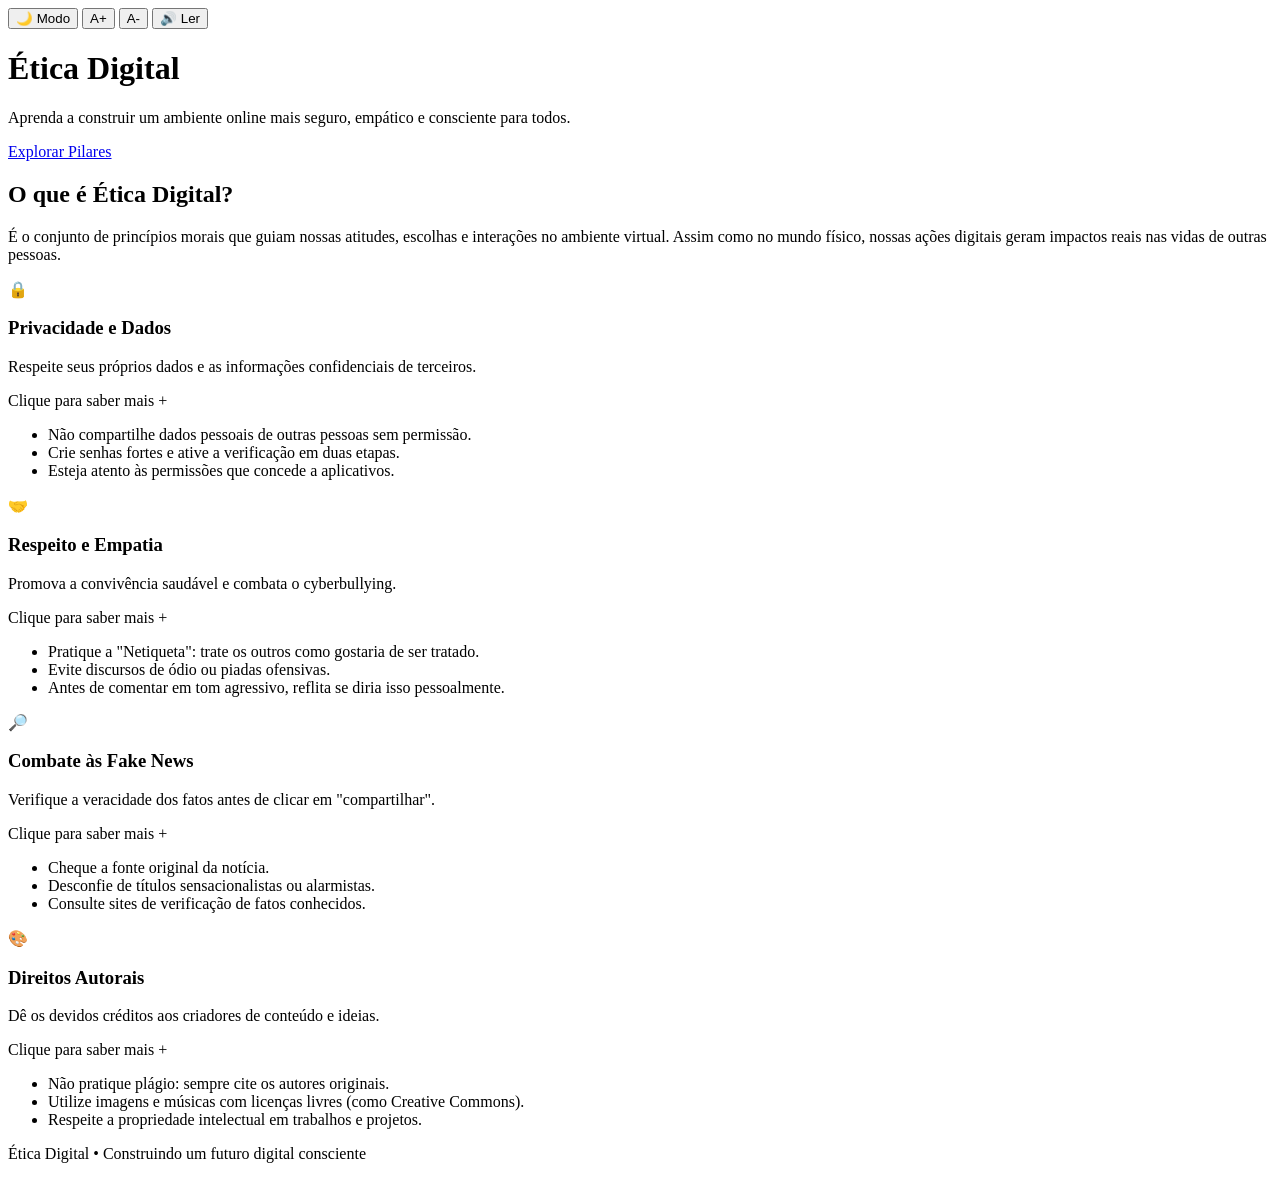
==== commit 8394ede6: "Update index.html" ====
--- a/index.html
+++ b/index.html
@@ -4,246 +4,7 @@
     <meta charset="UTF-8">
     <meta name="viewport" content="width=device-width, initial-scale=1.0">
     <title>Ética Digital | Navegue com Responsabilidade</title>
-    <style>
-        /* ============================================================
-           1. VARIÁVEIS DE DESIGN E TEMAS (CLARO E ESCURO)
-           ============================================================ */
-        :root {
-            --bg-body: #f4f6fc;
-            --bg-card: #ffffff;
-            --text-main: #1e293b;
-            --text-muted: #64748b;
-            --primary: #6366f1; /* Índigo vivo */
-            --primary-hover: #4f46e5;
-            --secondary: #06b6d4; /* Ciano vibrante */
-            --accent: #8b5cf6; /* Violeta */
-            --border-color: #e2e8f0;
-            --card-shadow: 0 10px 25px -5px rgba(99, 102, 241, 0.1), 0 8px 10px -6px rgba(0, 0, 0, 0.04);
-            --font-size-base: 16px;
-        }
-
-        body.dark-theme {
-            --bg-body: #0f172a;
-            --bg-card: #1e293b;
-            --text-main: #f8fafc;
-            --text-muted: #94a3b8;
-            --primary: #818cf8;
-            --primary-hover: #6366f1;
-            --secondary: #22d3ee;
-            --accent: #a78bfa;
-            --border-color: #334155;
-            --card-shadow: 0 10px 25px -5px rgba(0, 0, 0, 0.3);
-        }
-
-        /* ============================================================
-           2. ESTILOS BASE E RESETS
-           ============================================================ */
-        html {
-            font-size: var(--font-size-base);
-            scroll-behavior: smooth;
-        }
-
-        * {
-            box-sizing: border-box;
-            margin: 0;
-            padding: 0;
-            transition: background-color 0.3s ease, color 0.3s ease, border-color 0.3s ease;
-        }
-
-        body {
-            font-family: 'Segoe UI', system-ui, -apple-system, sans-serif;
-            background-color: var(--bg-body);
-            color: var(--text-main);
-            line-height: 1.6;
-            padding-bottom: 60px;
-        }
-
-        /* ============================================================
-           3. PAINEL DE ACESSIBILIDADE FLUTUANTE
-           ============================================================ */
-        .accessibility-bar {
-            position: fixed;
-            top: 20px;
-            right: 20px;
-            z-index: 1000;
-            display: flex;
-            gap: 8px;
-            background: var(--bg-card);
-            padding: 8px 12px;
-            border-radius: 50px;
-            box-shadow: 0 4px 15px rgba(0, 0, 0, 0.15);
-            border: 1px solid var(--border-color);
-        }
-
-        .access-btn {
-            background: transparent;
-            border: none;
-            color: var(--text-main);
-            font-weight: bold;
-            font-size: 0.9rem;
-            padding: 6px 12px;
-            border-radius: 20px;
-            cursor: pointer;
-            display: flex;
-            align-items: center;
-            gap: 4px;
-        }
-
-        .access-btn:hover {
-            background-color: var(--primary);
-            color: #ffffff;
-        }
-
-        /* ============================================================
-           4. SEÇÃO HERO (CABEÇALHO IMPACTANTE)
-           ============================================================ */
-        header.hero {
-            background: linear-gradient(135deg, var(--primary) 0%, var(--accent) 100%);
-            color: #ffffff;
-            text-align: center;
-            padding: 90px 20px 60px;
-            clip-path: polygon(0 0, 100% 0, 100% 90%, 0 100%);
-        }
-
-        .hero h1 {
-            font-size: 2.8rem;
-            margin-bottom: 12px;
-            font-weight: 800;
-            letter-spacing: -1px;
-        }
-
-        .hero p {
-            font-size: 1.2rem;
-            max-width: 650px;
-            margin: 0 auto 24px;
-            opacity: 0.95;
-        }
-
-        .cta-btn {
-            display: inline-block;
-            background: #ffffff;
-            color: var(--primary);
-            padding: 12px 28px;
-            font-weight: 700;
-            border-radius: 30px;
-            text-decoration: none;
-            box-shadow: 0 4px 12px rgba(0, 0, 0, 0.15);
-            transition: transform 0.2s;
-        }
-
-        .cta-btn:hover {
-            transform: translateY(-2px);
-        }
-
-        /* ============================================================
-           5. LAYOUT PRINCIPAL E CARDS INTERATIVOS
-           ============================================================ */
-        main {
-            max-width: 1000px;
-            margin: -30px auto 0;
-            padding: 0 20px;
-        }
-
-        .intro-box {
-            background: var(--bg-card);
-            border-radius: 16px;
-            padding: 28px;
-            box-shadow: var(--card-shadow);
-            border: 1px solid var(--border-color);
-            margin-bottom: 35px;
-            text-align: center;
-        }
-
-        .intro-box h2 {
-            color: var(--primary);
-            margin-bottom: 10px;
-        }
-
-        .grid-container {
-            display: grid;
-            grid-template-columns: repeat(auto-fit, minmax(280px, 1fr));
-            gap: 20px;
-        }
-
-        .card {
-            background: var(--bg-card);
-            border-radius: 16px;
-            padding: 24px;
-            border: 1px solid var(--border-color);
-            box-shadow: var(--card-shadow);
-            cursor: pointer;
-            transition: transform 0.2s, border-color 0.2s;
-            position: relative;
-            overflow: hidden;
-        }
-
-        .card:hover {
-            transform: translateY(-4px);
-            border-color: var(--primary);
-        }
-
-        .card-icon {
-            font-size: 2.2rem;
-            margin-bottom: 12px;
-        }
-
-        .card h3 {
-            font-size: 1.25rem;
-            color: var(--primary);
-            margin-bottom: 8px;
-        }
-
-        .card p.summary {
-            color: var(--text-muted);
-            font-size: 0.95rem;
-        }
-
-        /* Conteúdo expansível no clique */
-        .card-details {
-            max-height: 0;
-            overflow: hidden;
-            transition: max-height 0.4s ease-out, opacity 0.3s ease-out;
-            opacity: 0;
-            margin-top: 0;
-            border-top: 1px dashed var(--border-color);
-            padding-top: 0;
-        }
-
-        .card.expanded .card-details {
-            max-height: 300px;
-            opacity: 1;
-            margin-top: 15px;
-            padding-top: 15px;
-        }
-
-        .card-details ul {
-            padding-left: 20px;
-            color: var(--text-main);
-            font-size: 0.9rem;
-        }
-
-        .card-details li {
-            margin-bottom: 6px;
-        }
-
-        .expand-badge {
-            display: inline-block;
-            margin-top: 10px;
-            font-size: 0.8rem;
-            color: var(--secondary);
-            font-weight: bold;
-        }
-
-        /* ============================================================
-           6. FOOTER
-           ============================================================ */
-        footer {
-            text-align: center;
-            margin-top: 60px;
-            color: var(--text-muted);
-            font-size: 0.85rem;
-        }
-    </style>
+    <link rel="stylesheet" href="styles.css">
 </head>
 <body>
 
@@ -336,65 +97,6 @@
         <p>Ética Digital • Construindo um futuro digital consciente</p>
     </footer>
 
-    <script>
-        // 1. Interatividade dos Cards (Expansão ao clicar)
-        function toggleCard(cardElement) {
-            cardElement.classList.toggle('expanded');
-            const badge = cardElement.querySelector('.expand-badge');
-            if (cardElement.classList.contains('expanded')) {
-                badge.textContent = 'Clique para fechar -';
-            } else {
-                badge.textContent = 'Clique para saber mais +';
-            }
-        }
-
-        // 2. Acessibilidade: Alternar Tema Claro / Escuro
-        function toggleTheme() {
-            document.body.classList.toggle('dark-theme');
-            const isDark = document.body.classList.contains('dark-theme');
-            document.getElementById('theme-btn').textContent = isDark ? '☀️ Modo' : '🌙 Modo';
-        }
-
-        // 3. Acessibilidade: Ajuste de Tamanho da Fonte
-        let currentFontSize = 16;
-        function changeFontSize(delta) {
-            currentFontSize = Math.min(Math.max(currentFontSize + delta, 12), 22);
-            document.documentElement.style.setProperty('--font-size-base', currentFontSize + 'px');
-        }
-
-        // 4. Acessibilidade: Leitura de Texto por Voz (Web Speech API)
-        let isSpeaking = false;
-        function toggleReadAloud() {
-            if (!('speechSynthesis' in window)) {
-                alert('Seu navegador não suporta a funcionalidade de síntese de voz.');
-                return;
-            }
-
-            const speakBtn = document.getElementById('speak-btn');
-
-            if (isSpeaking) {
-                window.speechSynthesis.cancel();
-                isSpeaking = false;
-                speakBtn.textContent = '🔊 Ler';
-                speakBtn.style.backgroundColor = 'transparent';
-            } else {
-                const textToRead = document.getElementById('main-content').innerText;
-                const utterance = new SpeechSynthesisUtterance(textToRead);
-                utterance.lang = 'pt-BR';
-                utterance.rate = 1.0;
-
-                utterance.onend = () => {
-                    isSpeaking = false;
-                    speakBtn.textContent = '🔊 Ler';
-                    speakBtn.style.backgroundColor = 'transparent';
-                };
-
-                window.speechSynthesis.speak(utterance);
-                isSpeaking = true;
-                speakBtn.textContent = '⏹️ Parar';
-                speakBtn.style.backgroundColor = 'var(--secondary)';
-            }
-        }
-    </script>
+    <script src="script.js"></script>
 </body>
 </html>
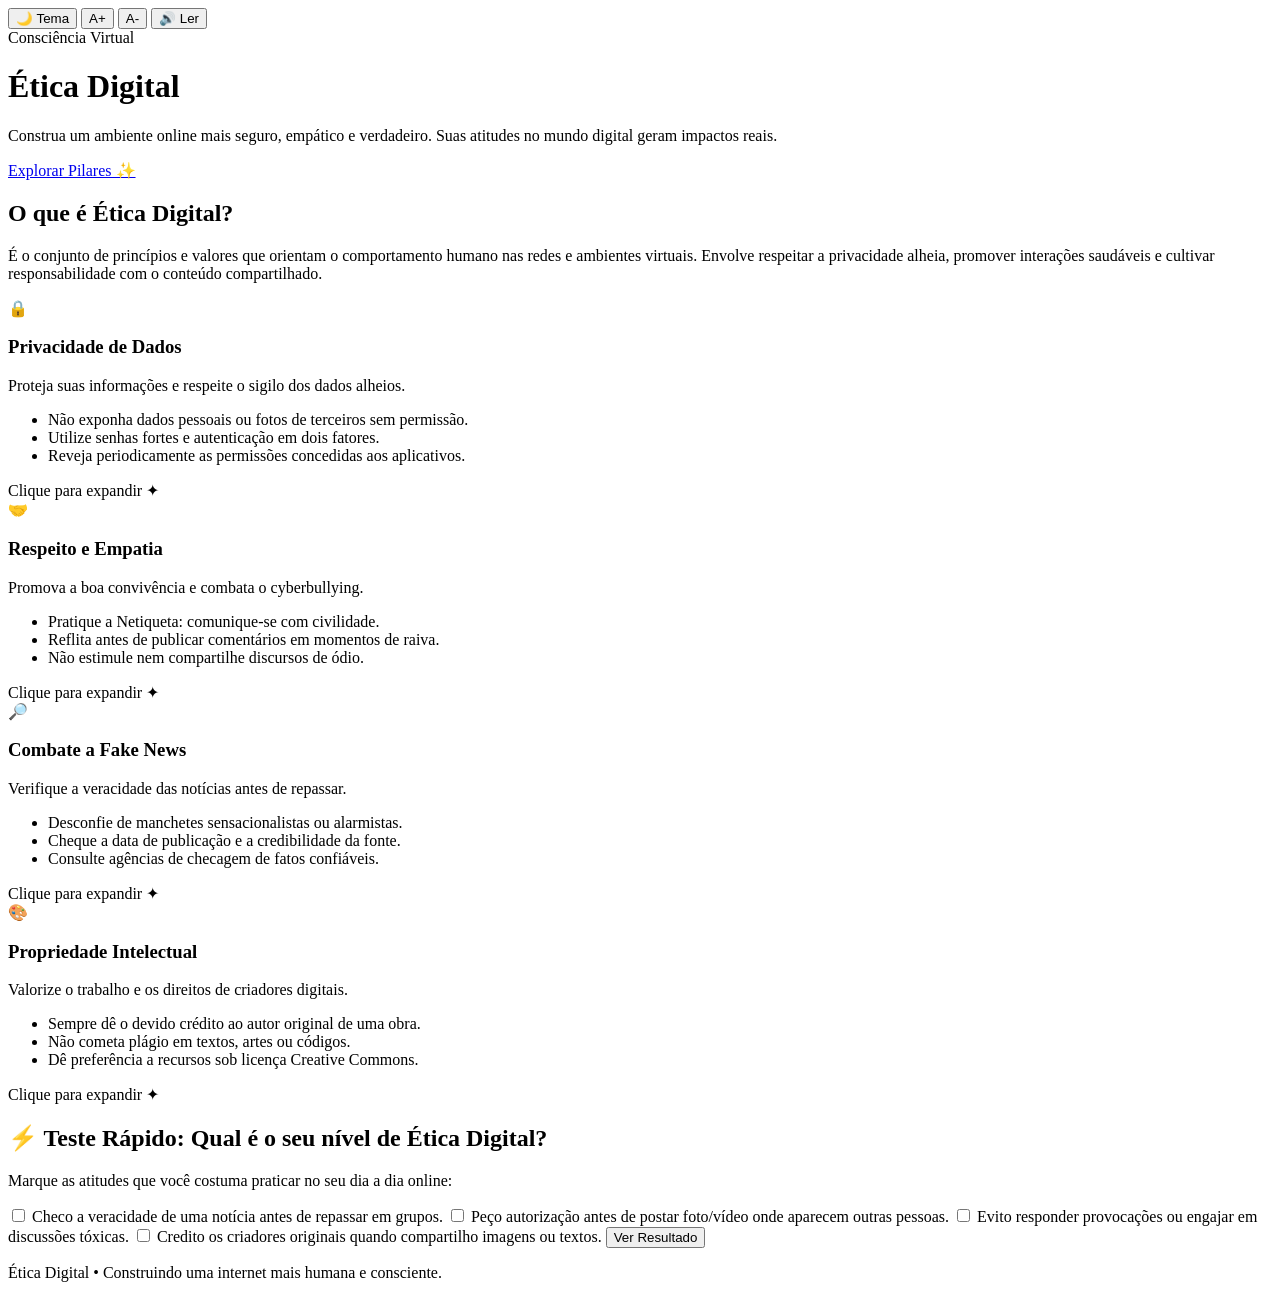
==== commit d4d8806e: "Update index.html" ====
--- a/index.html
+++ b/index.html
@@ -8,93 +8,127 @@
 </head>
 <body>
 
-    <aside class="accessibility-bar" aria-label="Barra de Acessibilidade">
-        <button class="access-btn" onclick="toggleTheme()" id="theme-btn" title="Alternar Modo Escuro/Claro">🌙 Modo</button>
+    <aside class="accessibility-bar" aria-label="Painel de Acessibilidade">
+        <button class="access-btn" onclick="toggleTheme()" id="theme-btn" title="Alternar Tema">🌙 Tema</button>
         <button class="access-btn" onclick="changeFontSize(1)" title="Aumentar Texto">A+</button>
         <button class="access-btn" onclick="changeFontSize(-1)" title="Diminuir Texto">A-</button>
-        <button class="access-btn" onclick="toggleReadAloud()" id="speak-btn" title="Ouvir Conteúdo">🔊 Ler</button>
+        <button class="access-btn" onclick="toggleReadAloud()" id="speak-btn" title="Ler Conteúdo em Voz Alta">🔊 Ler</button>
     </aside>
 
     <header class="hero">
-        <h1>Ética Digital</h1>
-        <p>Aprenda a construir um ambiente online mais seguro, empático e consciente para todos.</p>
-        <a href="#conteudo" class="cta-btn">Explorar Pilares</a>
+        <div class="hero-content">
+            <span class="badge-tag">Consciência Virtual</span>
+            <h1>Ética Digital</h1>
+            <p>Construa um ambiente online mais seguro, empático e verdadeiro. Suas atitudes no mundo digital geram impactos reais.</p>
+            <a href="#pilares" class="cta-btn">Explorar Pilares ✨</a>
+        </div>
     </header>
 
     <main id="main-content">
         
-        <section class="intro-box" id="conteudo">
+        <section class="intro-box">
             <h2>O que é Ética Digital?</h2>
             <p>
-                É o conjunto de princípios morais que guiam nossas atitudes, escolhas e interações no ambiente virtual. 
-                Assim como no mundo físico, nossas ações digitais geram impactos reais nas vidas de outras pessoas.
+                É o conjunto de princípios e valores que orientam o comportamento humano nas redes e ambientes virtuais. 
+                Envolve respeitar a privacidade alheia, promover interações saudáveis e cultivar responsabilidade com o conteúdo compartilhado.
             </p>
         </section>
 
-        <section class="grid-container" aria-label="Pilares da Ética Digital">
+        <section id="pilares" class="grid-container" aria-label="Pilares da Ética Digital">
             
-            <article class="card" onclick="toggleCard(this)" tabindex="0">
-                <div class="card-icon">🔒</div>
-                <h3>Privacidade e Dados</h3>
-                <p class="summary">Respeite seus próprios dados e as informações confidenciais de terceiros.</p>
-                <span class="expand-badge">Clique para saber mais +</span>
+            <article class="card" onclick="toggleCard(this)">
+                <div class="card-header">
+                    <span class="card-icon">🔒</span>
+                    <h3>Privacidade de Dados</h3>
+                </div>
+                <p class="summary">Proteja suas informações e respeite o sigilo dos dados alheios.</p>
                 <div class="card-details">
                     <ul>
-                        <li>Não compartilhe dados pessoais de outras pessoas sem permissão.</li>
-                        <li>Crie senhas fortes e ative a verificação em duas etapas.</li>
-                        <li>Esteja atento às permissões que concede a aplicativos.</li>
+                        <li>Não exponha dados pessoais ou fotos de terceiros sem permissão.</li>
+                        <li>Utilize senhas fortes e autenticação em dois fatores.</li>
+                        <li>Reveja periodicamente as permissões concedidas aos aplicativos.</li>
                     </ul>
                 </div>
+                <span class="expand-btn">Clique para expandir ✦</span>
             </article>
 
-            <article class="card" onclick="toggleCard(this)" tabindex="0">
-                <div class="card-icon">🤝</div>
-                <h3>Respeito e Empatia</h3>
-                <p class="summary">Promova a convivência saudável e combata o cyberbullying.</p>
-                <span class="expand-badge">Clique para saber mais +</span>
+            <article class="card" onclick="toggleCard(this)">
+                <div class="card-header">
+                    <span class="card-icon">🤝</span>
+                    <h3>Respeito e Empatia</h3>
+                </div>
+                <p class="summary">Promova a boa convivência e combata o cyberbullying.</p>
                 <div class="card-details">
                     <ul>
-                        <li>Pratique a "Netiqueta": trate os outros como gostaria de ser tratado.</li>
-                        <li>Evite discursos de ódio ou piadas ofensivas.</li>
-                        <li>Antes de comentar em tom agressivo, reflita se diria isso pessoalmente.</li>
+                        <li>Pratique a Netiqueta: comunique-se com civilidade.</li>
+                        <li>Reflita antes de publicar comentários em momentos de raiva.</li>
+                        <li>Não estimule nem compartilhe discursos de ódio.</li>
                     </ul>
                 </div>
+                <span class="expand-btn">Clique para expandir ✦</span>
             </article>
 
-            <article class="card" onclick="toggleCard(this)" tabindex="0">
-                <div class="card-icon">🔎</div>
-                <h3>Combate às Fake News</h3>
-                <p class="summary">Verifique a veracidade dos fatos antes de clicar em "compartilhar".</p>
-                <span class="expand-badge">Clique para saber mais +</span>
+            <article class="card" onclick="toggleCard(this)">
+                <div class="card-header">
+                    <span class="card-icon">🔎</span>
+                    <h3>Combate a Fake News</h3>
+                </div>
+                <p class="summary">Verifique a veracidade das notícias antes de repassar.</p>
                 <div class="card-details">
                     <ul>
-                        <li>Cheque a fonte original da notícia.</li>
-                        <li>Desconfie de títulos sensacionalistas ou alarmistas.</li>
-                        <li>Consulte sites de verificação de fatos conhecidos.</li>
+                        <li>Desconfie de manchetes sensacionalistas ou alarmistas.</li>
+                        <li>Cheque a data de publicação e a credibilidade da fonte.</li>
+                        <li>Consulte agências de checagem de fatos confiáveis.</li>
                     </ul>
                 </div>
+                <span class="expand-btn">Clique para expandir ✦</span>
             </article>
 
-            <article class="card" onclick="toggleCard(this)" tabindex="0">
-                <div class="card-icon">🎨</div>
-                <h3>Direitos Autorais</h3>
-                <p class="summary">Dê os devidos créditos aos criadores de conteúdo e ideias.</p>
-                <span class="expand-badge">Clique para saber mais +</span>
+            <article class="card" onclick="toggleCard(this)">
+                <div class="card-header">
+                    <span class="card-icon">🎨</span>
+                    <h3>Propriedade Intelectual</h3>
+                </div>
+                <p class="summary">Valorize o trabalho e os direitos de criadores digitais.</p>
                 <div class="card-details">
                     <ul>
-                        <li>Não pratique plágio: sempre cite os autores originais.</li>
-                        <li>Utilize imagens e músicas com licenças livres (como Creative Commons).</li>
-                        <li>Respeite a propriedade intelectual em trabalhos e projetos.</li>
+                        <li>Sempre dê o devido crédito ao autor original de uma obra.</li>
+                        <li>Não cometa plágio em textos, artes ou códigos.</li>
+                        <li>Dê preferência a recursos sob licença Creative Commons.</li>
                     </ul>
                 </div>
+                <span class="expand-btn">Clique para expandir ✦</span>
             </article>
 
+        </section>
+
+        <section class="quiz-section">
+            <h2>⚡ Teste Rápido: Qual é o seu nível de Ética Digital?</h2>
+            <p>Marque as atitudes que você costuma praticar no seu dia a dia online:</p>
+            
+            <form id="quiz-form">
+                <label class="quiz-option">
+                    <input type="checkbox" value="1"> Checo a veracidade de uma notícia antes de repassar em grupos.
+                </label>
+                <label class="quiz-option">
+                    <input type="checkbox" value="1"> Peço autorização antes de postar foto/vídeo onde aparecem outras pessoas.
+                </label>
+                <label class="quiz-option">
+                    <input type="checkbox" value="1"> Evito responder provocações ou engajar em discussões tóxicas.
+                </label>
+                <label class="quiz-option">
+                    <input type="checkbox" value="1"> Credito os criadores originais quando compartilho imagens ou textos.
+                </label>
+                <button type="button" class="quiz-btn" onclick="calculateQuizScore()">Ver Resultado</button>
+            </form>
+
+            <div id="quiz-result" class="quiz-result-box hidden"></div>
         </section>
 
     </main>
 
     <footer>
-        <p>Ética Digital • Construindo um futuro digital consciente</p>
+        <p>Ética Digital • Construindo uma internet mais humana e consciente.</p>
     </footer>
 
     <script src="script.js"></script>
